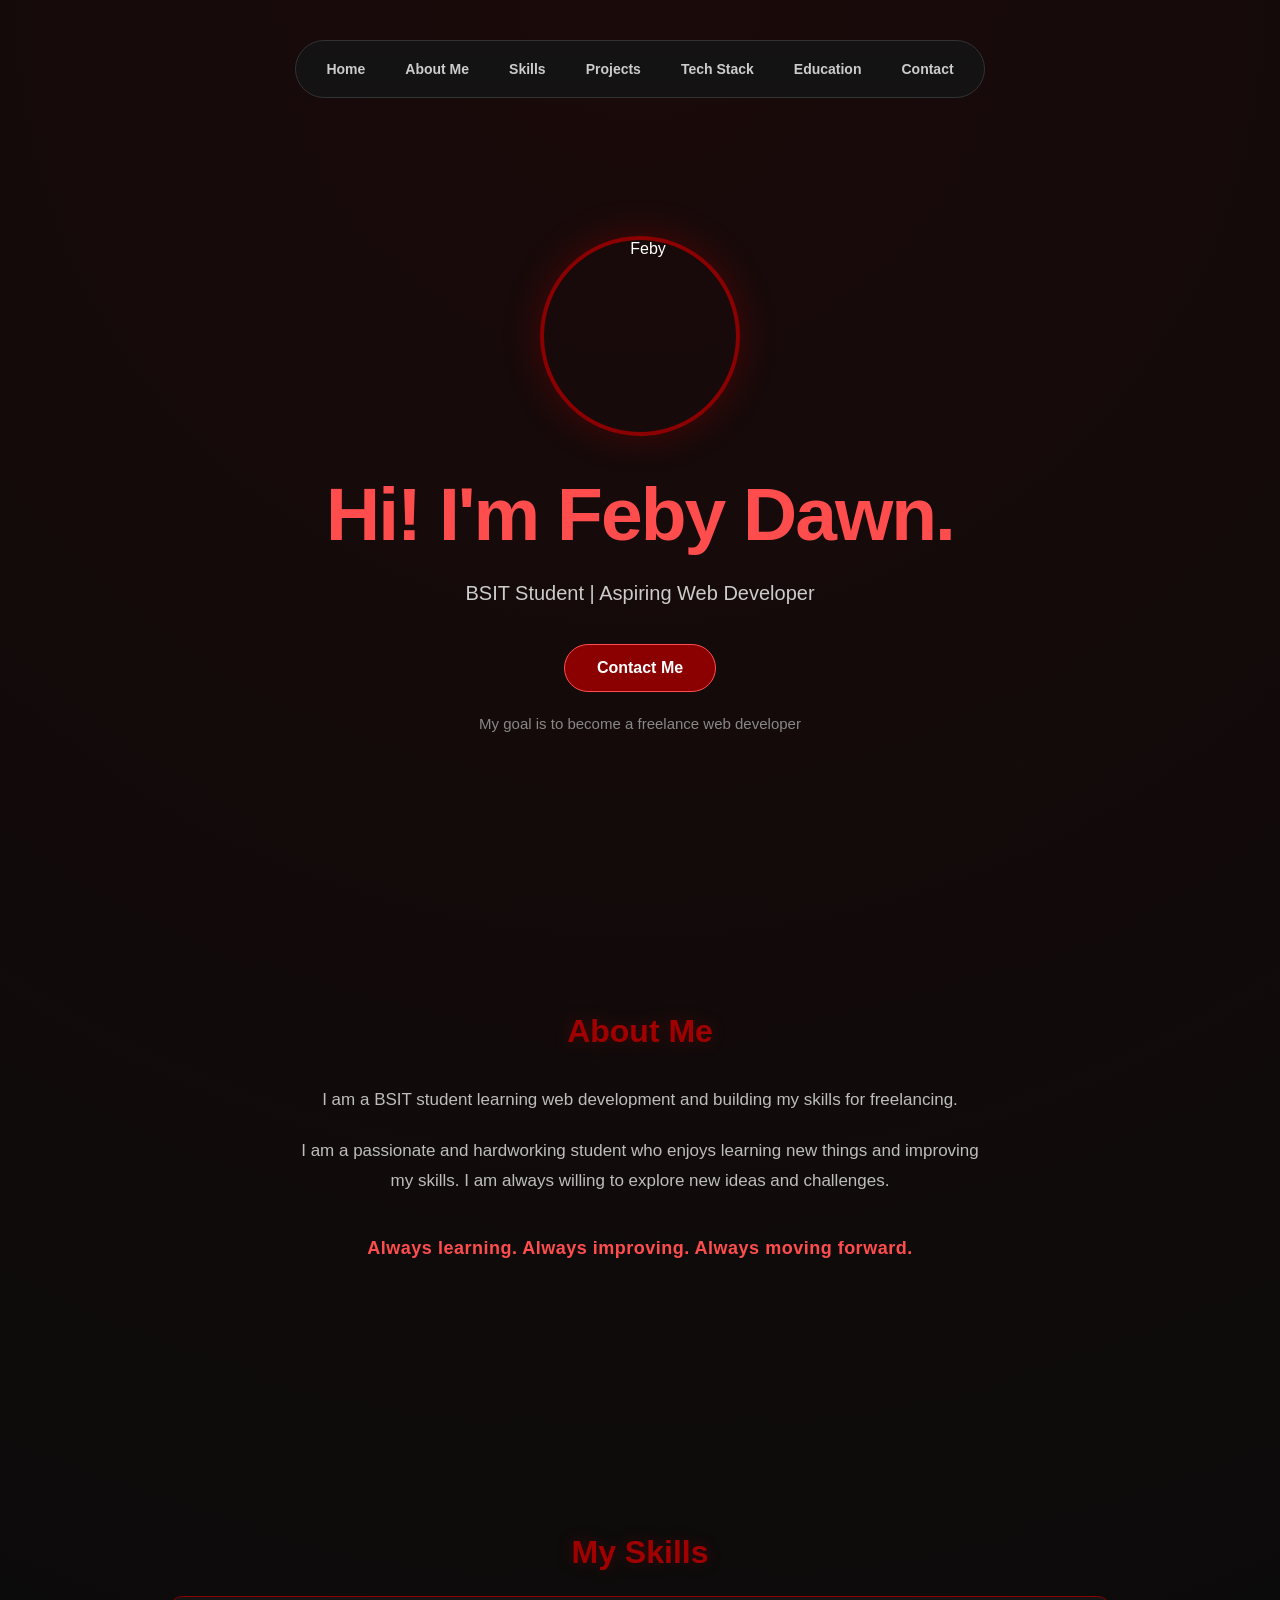
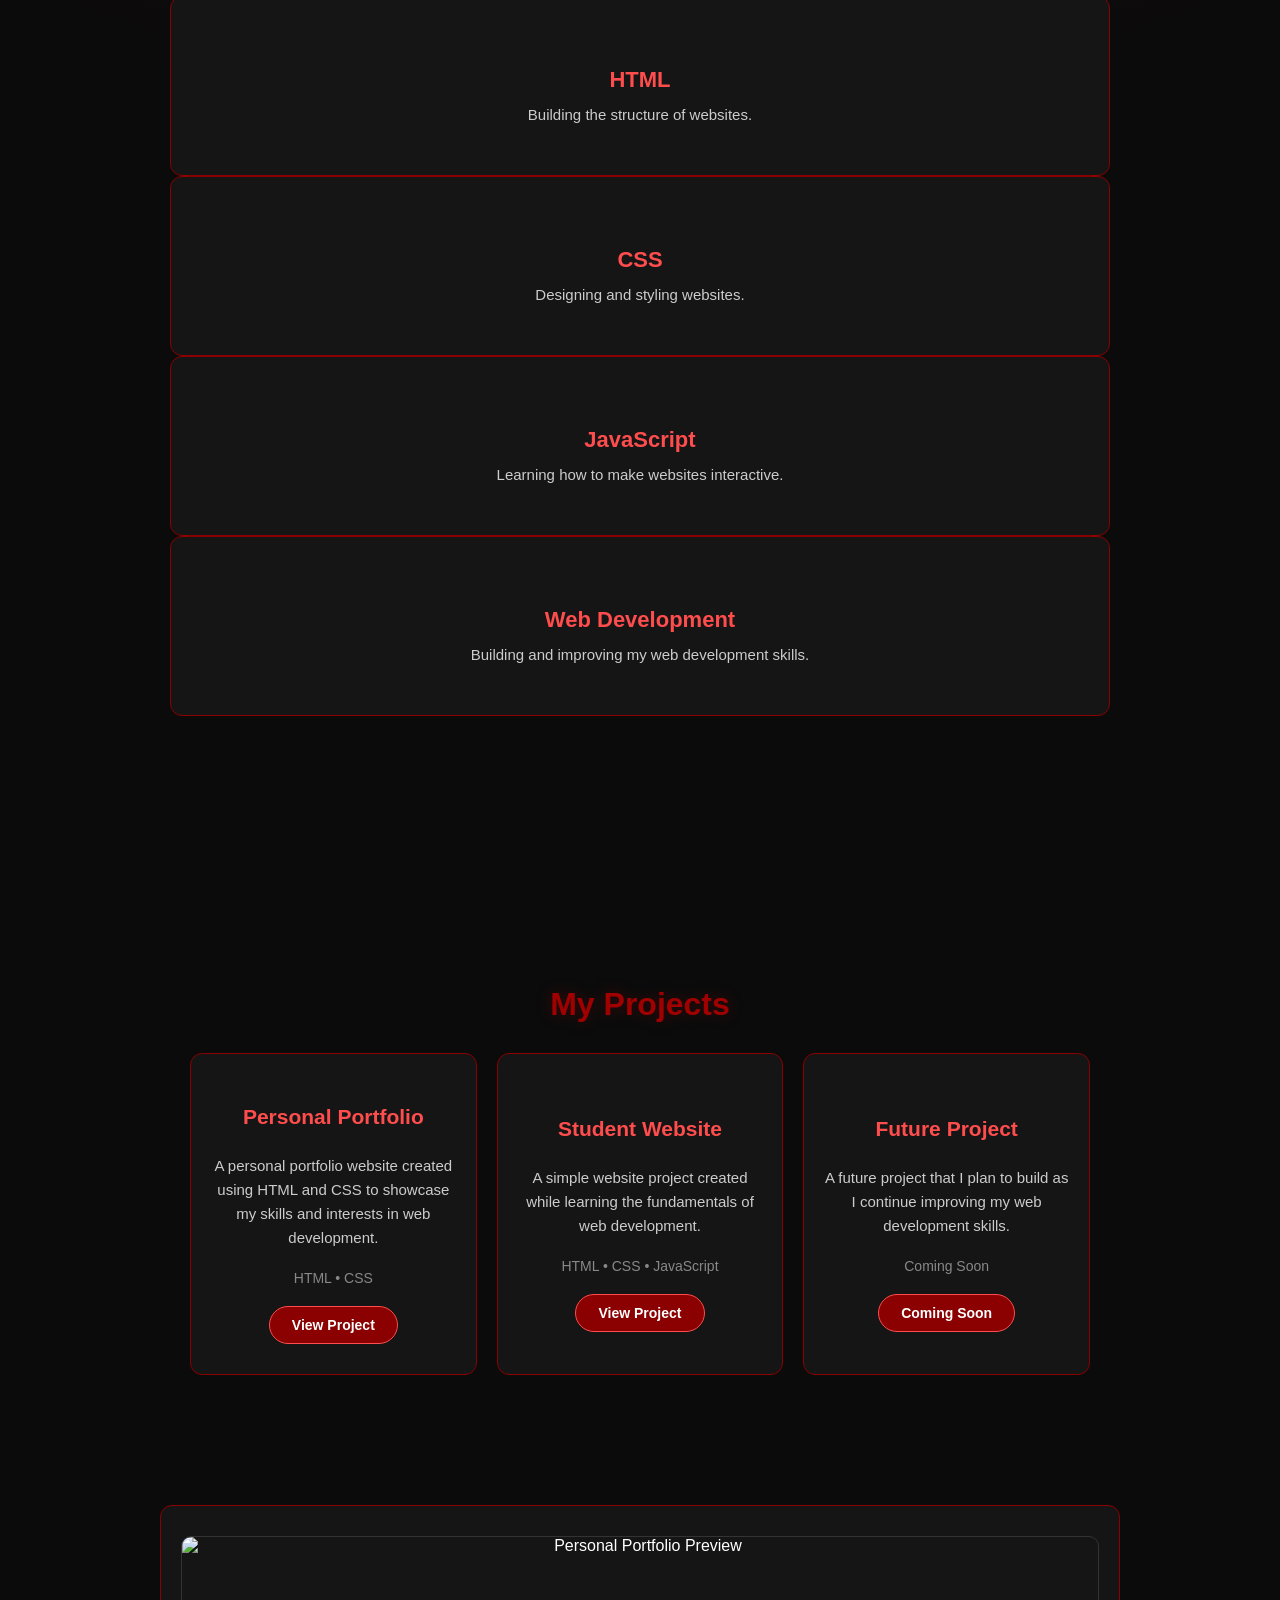
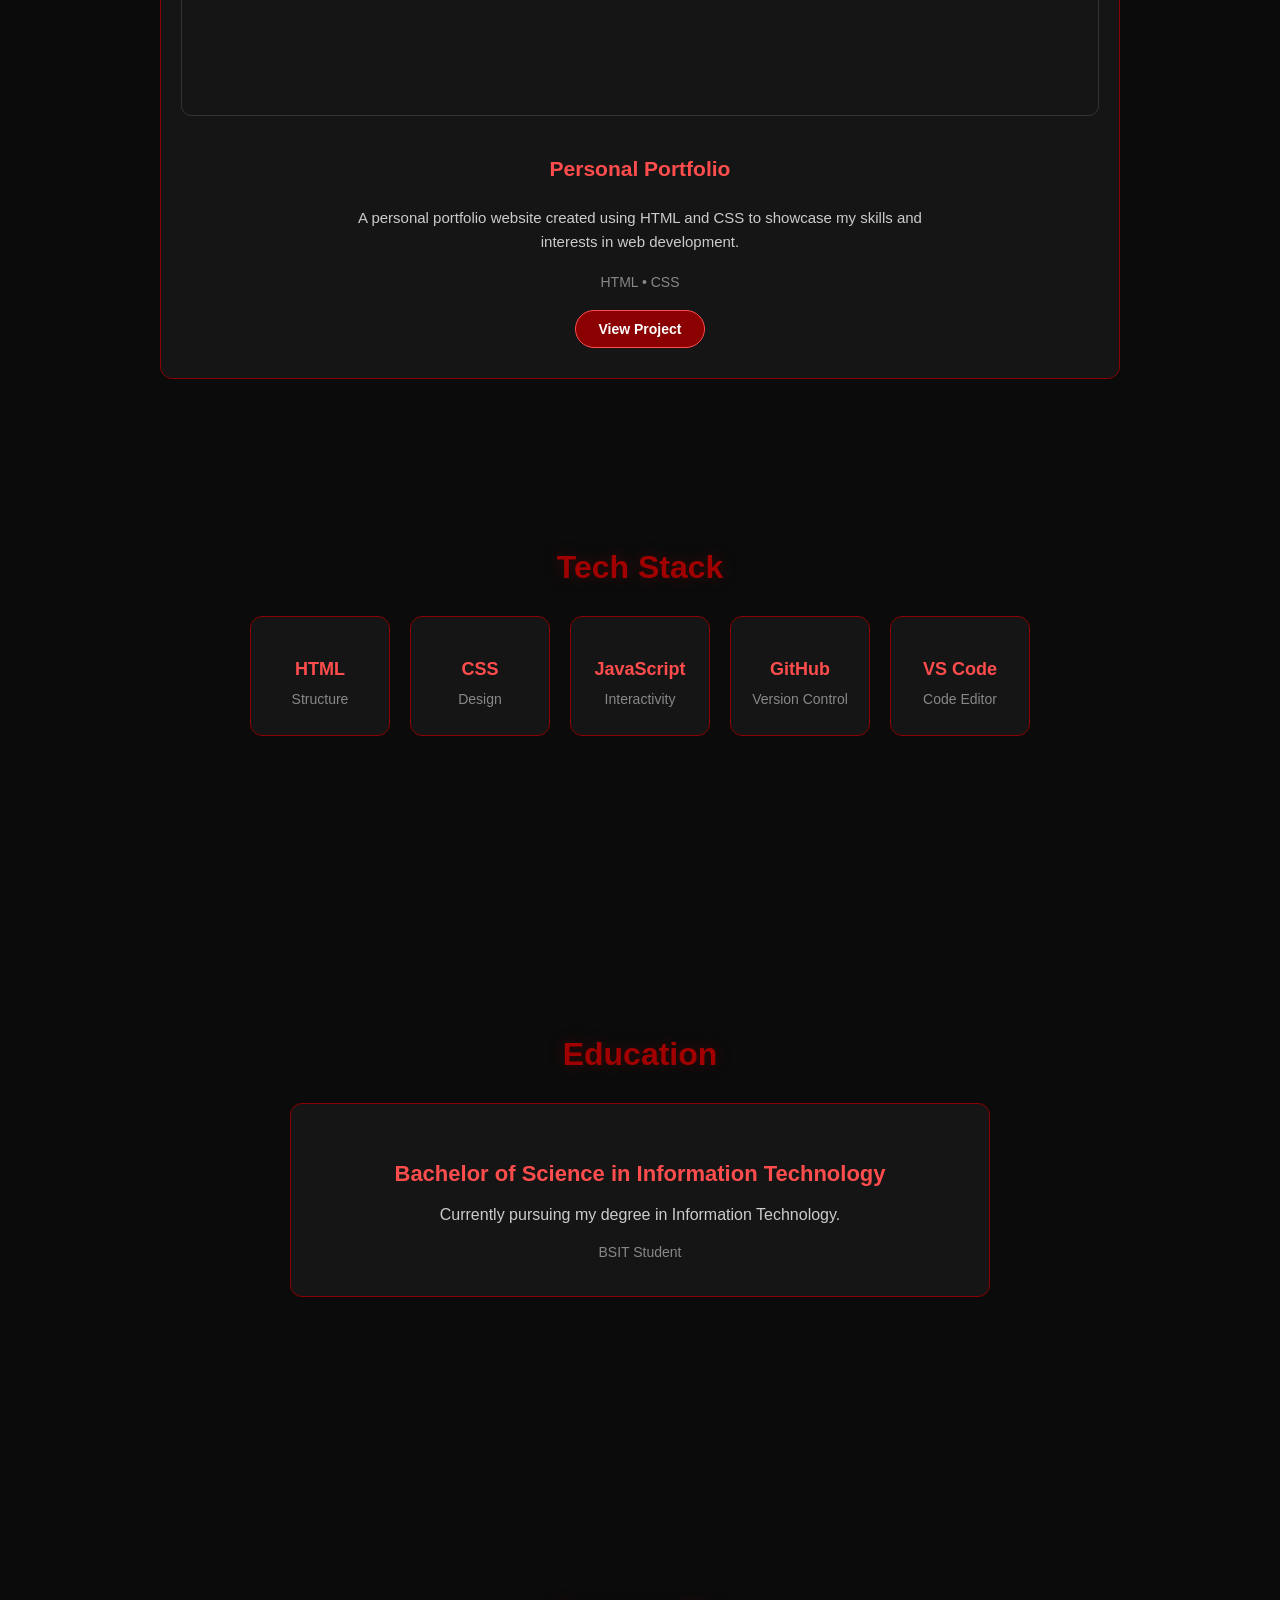
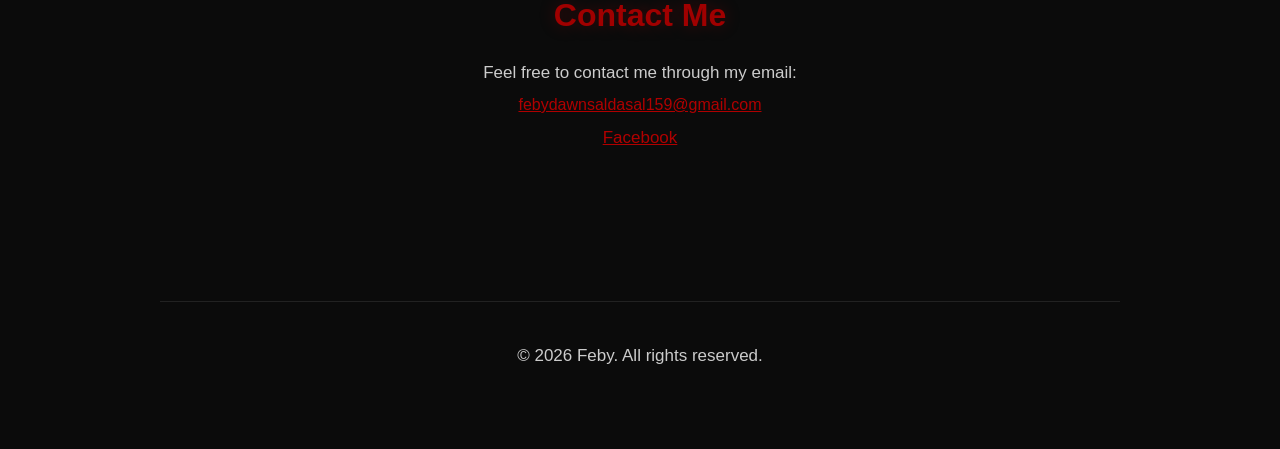
==== My first website/index.html @ 4fcfc2c1 "Add files via upload" ====
<!DOCTYPE html>
<html>
<head>
    <title>Feby Dawn Saldasal | Portfolio</title>
    <link rel="stylesheet" href="style.css">
</head>

<body>
  <nav>
    <a href="#home">Home</a>
    <a href="#about">About Me</a>
    <a href="#skills">Skills</a>
    <a href="#projects">Projects</a>
    <a href="#techstack">Tech Stack</a>
    <a href="#education">Education</a>
    <a href="#contact">Contact</a>
</nav>

    <header id="home">
        <img src="https://raw.githubusercontent.com/febydawnsaldasal159-ui/feby-portfolio/main/feby.jpg" alt="Feby" class="profile-photo">
        <h1>Hi! I'm Feby Dawn.</h1>
        <p class="intro">
            BSIT Student | Aspiring Web Developer
        </p>
        <a href="#contact" class="contact-btn">Contact Me</a>
        <p class="goal">My goal is to become a freelance web developer</p>
    </header>

    <section id="about">
        <h2>About Me</h2>
        <p>
            I am a BSIT student learning web development and building my skills for freelancing.
        </p>
        <p>
            I am a passionate and hardworking student who enjoys learning new things
            and improving my skills. I am always willing to explore new ideas and challenges.
        </p>
        <p class="highlight">
    Always learning. Always improving. Always moving forward.
</p>
    </section>

   <section id="skills">
    <h2>My Skills</h2>

    <div class="skills-container">

        <div class="skill-card">
            <h3>HTML</h3>
            <p>Building the structure of websites.</p>
        </div>

        <div class="skill-card">
            <h3>CSS</h3>
            <p>Designing and styling websites.</p>
        </div>

        <div class="skill-card">
            <h3>JavaScript</h3>
            <p>Learning how to make websites interactive.</p>
        </div>

        <div class="skill-card">
            <h3>Web Development</h3>
            <p>Building and improving my web development skills.</p>
        </div>

    </div>
</section>


<section id="projects">
    <h2>My Projects</h2>

    <div class="projects-container">

        <div class="project-card">
            <h3>Personal Portfolio</h3>

            <p>
                A personal portfolio website created using HTML and CSS
                to showcase my skills and interests in web development.
            </p>

            <span>HTML • CSS</span>

            <a href="https://febydawnsaldasal159-ui.github.io/feby-portfolio/"
               target="_blank"
               class="project-btn">
                View Project
            </a>
        </div>

        <div class="project-card">
            <h3>Student Website</h3>

            <p>
                A simple website project created while learning the
                fundamentals of web development.
            </p>

            <span>HTML • CSS • JavaScript</span>

            <a href="#contact" class="project-btn">
                View Project
            </a>
        </div>

        <div class="project-card">
            <h3>Future Project</h3>

            <p>
                A future project that I plan to build as I continue
                improving my web development skills.
            </p>

            <span>Coming Soon</span>

            <a href="#contact" class="project-btn">
                Coming Soon
            </a>
        </div>

    </div>
</section>

        <div class="project-card">

    <div class="project-image">
        <img src="feby.jpg" alt="Personal Portfolio Preview">
    </div>

    <h3>Personal Portfolio</h3>

    <p>
        A personal portfolio website created using HTML and CSS
        to showcase my skills and interests in web development.
    </p>

    <span>HTML • CSS</span>

    <a href="https://febydawnsaldasal159-ui.github.io/feby-portfolio/"
       target="_blank"
       class="project-btn">
        View Project
    </a>

</div>

    </div>
</section>
<section id="techstack">
    <h2>Tech Stack</h2>

    <div class="tech-container">

        <div class="tech-card">
            <h3>HTML</h3>
            <p>Structure</p>
        </div>

        <div class="tech-card">
            <h3>CSS</h3>
            <p>Design</p>
        </div>

        <div class="tech-card">
            <h3>JavaScript</h3>
            <p>Interactivity</p>
        </div>

        <div class="tech-card">
            <h3>GitHub</h3>
            <p>Version Control</p>
        </div>

        <div class="tech-card">
            <h3>VS Code</h3>
            <p>Code Editor</p>
        </div>

    </div>
</section>
<section id="education">
    <h2>Education</h2>

    <div class="education-card">
        <h3>Bachelor of Science in Information Technology</h3>
        <p>Currently pursuing my degree in Information Technology.</p>
        <span>BSIT Student</span>
    </div>
</section>
    
    <section id="contact">
        <h2>Contact Me</h2>
        <p>Feel free to contact me through my email:</p>

        <a href="mailto:febydawnsaldasal159@gmail.com">
            febydawnsaldasal159@gmail.com
        </a>
        <p>
    <a href="https://www.facebook.com/share/1CyMU43Kjc/?mibextid=wwXIfr" target="_blank">Facebook</a>
</p>
    </section>

    <footer>
        <p>© 2026 Feby. All rights reserved.</p>
    </footer>

</body>
</html>
---- My first website/style.css ----
* {
    box-sizing: border-box;
}

html {
    scroll-behavior: smooth;
}

body {
    background-color: #0b0b0b;
    color: white;
    text-align: center;
    max-width: 1000px;
    margin: auto;
    padding: 40px 20px;
    font-family: Arial, sans-serif;
}
nav {
    display: flex;
    justify-content: center;
    gap: 30px;
    padding: 20px;
    position: sticky;
    top: 0;
    background-color: #0b0b0b;
    z-index: 1000;
}

nav a {
    color: white;
    text-decoration: none;
    font-size: 16px;
    font-weight: bold;
}

nav a:hover {
    color: #a00000;
}
header {
    min-height: 70vh;
    display: flex;
    flex-direction: column;
    justify-content: center;
    align-items: center;
}

h1 {
    color: #8b0000;
    font-size: 55px;
    margin-bottom: 15px;
}

.intro {
    color: #dddddd;
    font-size: 20px;
    max-width: 650px;
    line-height: 1.6;
}

h2 {
    color: #a00000;
    font-size: 32px;
    margin-top: 70px;
    margin-bottom: 25px;
}

section {
    padding: 30px 10px;
}

p {
    color: #cccccc;
    font-size: 17px;
    line-height: 1.6;
    margin-bottom: 15px;
}

.goal {
    color: #a00000;
    font-weight: bold;
}

ul {
    list-style: none;
    background-color: #151515;
    padding: 25px;
    border-radius: 12px;
    border: 1px solid #8b0000;
    max-width: 500px;
    margin: auto;
}

li {
    margin-bottom: 12px;
    color: #dddddd;
    font-size: 17px;
}

li:hover {
    color: #a00000;
    font-weight: bold;
}

.contact-btn {
    display: inline-block;
    margin-top: 20px;
    padding: 13px 30px;
    background-color: #8b0000;
    color: white;
    text-decoration: none;
    border-radius: 25px;
    font-weight: bold;
    border: 1px solid #ff4d4d;
    transition: 0.3s;
}

.contact-btn:hover {
    background-color: #b00000;
    transform: translateY(-3px);
    box-shadow: 0 5px 15px rgba(139, 0, 0, 0.4);
}

a {
    color: #b00000;
}

footer {
    text-align: center;
    margin-top: 60px;
    padding: 20px;
    color: #888888;
    border-top: 1px solid #8b0000;
}

@media (max-width: 600px) {
    h1 {
        font-size: 40px;
    }

    h2 {
        font-size: 27px;
    }

    .intro {
        font-size: 17px;
    }

    body {
        padding: 20px 15px;
    }
}
skills-container {
    display: grid;
    grid-template-columns: repeat(2, 1fr);
    gap: 20px;
    max-width: 700px;
    margin: 30px auto;
}

.skill-card {
    background-color: #151515;
    border: 1px solid #8b0000;
    border-radius: 12px;
    padding: 25px 20px;
    transition: 0.3s;
}

.skill-card h3 {
    color: #ff4d4d;
    font-size: 22px;
    margin-bottom: 10px;
}

.skill-card p {
    color: #cccccc;
    font-size: 15px;
    margin: 0;
}

.skill-card:hover {
    transform: translateY(-5px);
    border-color: #ff4d4d;
    box-shadow: 0 8px 20px rgba(139, 0, 0, 0.3);
}

@media (max-width: 600px) {
    .skills-container {
        grid-template-columns: 1fr;
    }
}
.highlight {
    color: #ff4d4d;
    font-weight: bold;
    font-size: 18px;
    margin-top: 25px;
}
.profile-photo {
    width: 180px;
    height: 180px;
    object-fit: cover;
    border-radius: 50%;
    border: 3px solid #8b0000;
    margin-bottom: 25px;
}

h1 {
    text-align: center;
    color: darkred;
    margin-top: 10px;
}
p {
    text-align: center;
    font-size: 17px;
    line-height: 1.6;
    margin: 10px auto;
    max-width: 600px;
}
.skills {
    text-align: center;
}
.skill-card {
    background-color: #151515;
    border: 1px solid #8b0000;
    border-radius: 12px;
    padding: 25px 20px;
    min-height: 180px;

    display: flex;
    flex-direction: column;
    justify-content: center;   /* Vertical center */
    align-items: center;       /* Horizontal center */
    text-align: center;

    transition: 0.3s;
}

.skill-card h3 {
    margin-bottom: 10px;
}

.skill-card p {
    margin: 0;
}
.projects-container {
    display: grid;
    grid-template-columns: repeat(3, 1fr);
    gap: 20px;
    max-width: 900px;
    margin: 30px auto;
}

.project-card {
    background-color: #151515;
    border: 1px solid #8b0000;
    border-radius: 12px;
    padding: 30px 20px;
    min-height: 220px;

    display: flex;
    flex-direction: column;
    justify-content: center;
    align-items: center;

    text-align: center;
    transition: 0.3s;
}

.project-card h3 {
    color: #ff4d4d;
    font-size: 21px;
    margin-bottom: 15px;
}

.project-card p {
    color: #cccccc;
    font-size: 15px;
    margin-bottom: 20px;
}

.project-card span {
    color: #888888;
    font-size: 14px;
}

.project-card:hover {
    transform: translateY(-7px);
    border-color: #ff4d4d;
    box-shadow: 0 8px 25px rgba(139, 0, 0, 0.3);
}

@media (max-width: 700px) {
    .projects-container {
        grid-template-columns: 1fr;
    }
}
/* TECH STACK */

.tech-container {
    display: flex;
    flex-wrap: wrap;
    justify-content: center;
    gap: 20px;
    max-width: 800px;
    margin: 30px auto;
}

.tech-card {
    width: 140px;
    min-height: 120px;
    background-color: #151515;
    border: 1px solid #8b0000;
    border-radius: 12px;

    display: flex;
    flex-direction: column;
    justify-content: center;
    align-items: center;

    text-align: center;
    transition: 0.3s;
}

.tech-card h3 {
    color: #ff4d4d;
    font-size: 18px;
    margin-bottom: 8px;
}

.tech-card p {
    color: #888888;
    font-size: 14px;
    margin: 0;
}

.tech-card:hover {
    transform: translateY(-5px);
    border-color: #ff4d4d;
    box-shadow: 0 8px 20px rgba(139, 0, 0, 0.3);
}
/* EDUCATION */

.education-card {
    max-width: 700px;
    margin: 30px auto;
    padding: 35px 25px;

    background-color: #151515;
    border: 1px solid #8b0000;
    border-radius: 12px;

    text-align: center;
    transition: 0.3s;
}

.education-card h3 {
    color: #ff4d4d;
    font-size: 22px;
    margin-bottom: 15px;
}

.education-card p {
    color: #cccccc;
    font-size: 16px;
    margin-bottom: 15px;
}

.education-card span {
    color: #888888;
    font-size: 14px;
}

.education-card:hover {
    transform: translateY(-5px);
    border-color: #ff4d4d;
    box-shadow: 0 8px 20px rgba(139, 0, 0, 0.3);
}
/* MODERN NAVBAR */

nav {
    position: sticky;
    top: 20px;
    z-index: 1000;

    width: fit-content;
    margin: 0 auto;

    display: flex;
    justify-content: center;
    gap: 10px;

    padding: 10px 15px;

    background-color: rgba(21, 21, 21, 0.9);
    border: 1px solid #333;
    border-radius: 30px;

    backdrop-filter: blur(10px);
}

nav a {
    color: #cccccc;
    text-decoration: none;
    font-size: 14px;
    font-weight: bold;

    padding: 10px 15px;
    border-radius: 20px;

    transition: 0.3s;
}

nav a:hover {
    color: white;
    background-color: #8b0000;
}
/* HERO SECTION */

header {
    min-height: 85vh;
    display: flex;
    flex-direction: column;
    justify-content: center;
    align-items: center;
    padding: 80px 20px;
}

.profile-photo {
    width: 200px;
    height: 200px;
    object-fit: cover;
    border-radius: 50%;
    border: 3px solid #8b0000;
    box-shadow: 0 0 35px rgba(139, 0, 0, 0.4);
    margin-bottom: 25px;

    transition: 0.4s;
}

.profile-photo:hover {
    transform: scale(1.05);
    box-shadow: 0 0 50px rgba(139, 0, 0, 0.6);
}

header h1 {
    font-size: clamp(45px, 7vw, 75px);
    margin: 10px 0;
    color: white;
    font-weight: 800;
    letter-spacing: -2px;
}

header h1::first-line {
    color: #ff4d4d;
}

.intro {
    color: #cccccc;
    font-size: 20px;
    margin: 10px auto;
}

.goal {
    color: #888888;
    font-size: 15px;
    margin-top: 20px;
    font-weight: normal;
}

.contact-btn {
    margin-top: 25px;
    padding: 14px 32px;
    background-color: #8b0000;
    color: white;
    border-radius: 30px;
    text-decoration: none;
    font-weight: bold;

    transition: 0.3s;
}

.contact-btn:hover {
    background-color: #b00000;
    transform: translateY(-4px);
    box-shadow: 0 10px 25px rgba(139, 0, 0, 0.4);
}
/* ABOUT ME */

#about {
    max-width: 800px;
    margin: 0 auto;
    padding: 80px 20px;
}

#about h2 {
    margin-bottom: 35px;
}

#about p {
    max-width: 700px;
    margin: 0 auto 20px;
    color: #bdbdbd;
    font-size: 17px;
    line-height: 1.8;
}

#about .highlight {
    margin-top: 35px;
    color: #ff4d4d;
    font-size: 18px;
    font-weight: bold;
    letter-spacing: 0.5px;
}
/* PAGE LOAD ANIMATION */

header,
section,
footer {
    animation: fadeUp 0.8s ease both;
}

@keyframes fadeUp {
    from {
        opacity: 0;
        transform: translateY(20px);
    }

    to {
        opacity: 1;
        transform: translateY(0);
    }
}
/* HEADING EFFECT */

h2 {
    text-shadow: 0 0 15px rgba(139, 0, 0, 0.4);
}
nav a {
    transition: all 0.3s ease;
}

nav a:hover {
    transform: translateY(-2px);
}
/* MODERN BACKGROUND */

body {
    background:
        radial-gradient(
            circle at 50% 0%,
            rgba(139, 0, 0, 0.12),
            transparent 35%
        ),
        #0b0b0b;
}
/* SECTION SPACING */

section {
    padding-top: 100px;
    padding-bottom: 100px;
}
footer {
    margin-top: 40px;
    padding: 30px 20px;
    border-top: 1px solid #222;
}
/* MOBILE RESPONSIVE DESIGN */

@media (max-width: 600px) {

    body {
        padding: 15px;
    }

    nav {
        width: 100%;
        max-width: 100%;
        gap: 3px;
        padding: 8px;
        top: 10px;
        overflow-x: auto;
        justify-content: flex-start;
    }

    nav a {
        font-size: 12px;
        padding: 9px 10px;
        white-space: nowrap;
    }

    header {
        min-height: 85vh;
        padding: 60px 10px;
    }

    .profile-photo {
        width: 160px;
        height: 160px;
    }

    header h1 {
        font-size: 42px;
        letter-spacing: -1px;
    }

    .intro {
        font-size: 17px;
    }

    .goal {
        font-size: 14px;
    }

    h2 {
        font-size: 28px;
    }

    section {
        padding: 70px 10px;
    }

    /* SKILLS */

    .skills-container {
        grid-template-columns: 1fr;
        gap: 15px;
    }

    .skill-card {
        min-height: 160px;
    }

    /* PROJECTS */

    .projects-container {
        grid-template-columns: 1fr;
        gap: 15px;
    }

    .project-card {
        min-height: 200px;
    }

    /* TECH STACK */

    .tech-container {
        gap: 12px;
    }

    .tech-card {
        width: 120px;
        min-height: 110px;
    }

    /* EDUCATION */

    .education-card {
        padding: 25px 18px;
    }

    .education-card h3 {
        font-size: 19px;
    }

    /* CONTACT */

    #contact a {
        font-size: 14px;
        word-break: break-word;
    }

}
/* FIX PROFILE PHOTO */

.profile-photo {
    display: block;
    width: 200px;
    height: 200px;
    object-fit: cover;

    border-radius: 50%;
    border: 3px solid #8b0000;

    margin: 20px auto 25px;

    opacity: 1;
    visibility: visible;

    box-shadow: 0 0 35px rgba(139, 0, 0, 0.4);
}
.profile-photo {
    display: block;
    width: 200px;
    height: 200px;
    object-fit: cover;

    border-radius: 50%;
    border: 4px solid #8b0000;

    margin: 20px auto 25px;

    opacity: 1;
    visibility: visible;

    box-shadow: 0 0 35px rgba(139, 0, 0, 0.4);

    transition: 0.4s;
}

.profile-photo:hover {
    transform: scale(1.05);
    box-shadow: 0 0 50px rgba(139, 0, 0, 0.6);
}
/* PROJECT BUTTON */

.project-btn {
    display: inline-block;
    margin-top: 20px;
    padding: 10px 22px;

    background-color: #8b0000;
    color: white;

    text-decoration: none;
    font-size: 14px;
    font-weight: bold;

    border: 1px solid #ff4d4d;
    border-radius: 20px;

    transition: 0.3s;
}

.project-btn:hover {
    background-color: #b00000;
    transform: translateY(-3px);
    box-shadow: 0 5px 15px rgba(139, 0, 0, 0.4);
}
/* PROJECT PREVIEW */

.project-image {
    width: 100%;
    height: 180px;
    overflow: hidden;
    border-radius: 10px;
    margin-bottom: 20px;
    border: 1px solid #333;
}

.project-image img {
    width: 100%;
    height: 100%;
    object-fit: cover;
    display: block;
    border: none;
    border-radius: 0;
    margin: 0;
    transition: 0.4s;
}

.project-card:hover .project-image img {
    transform: scale(1.05);
}
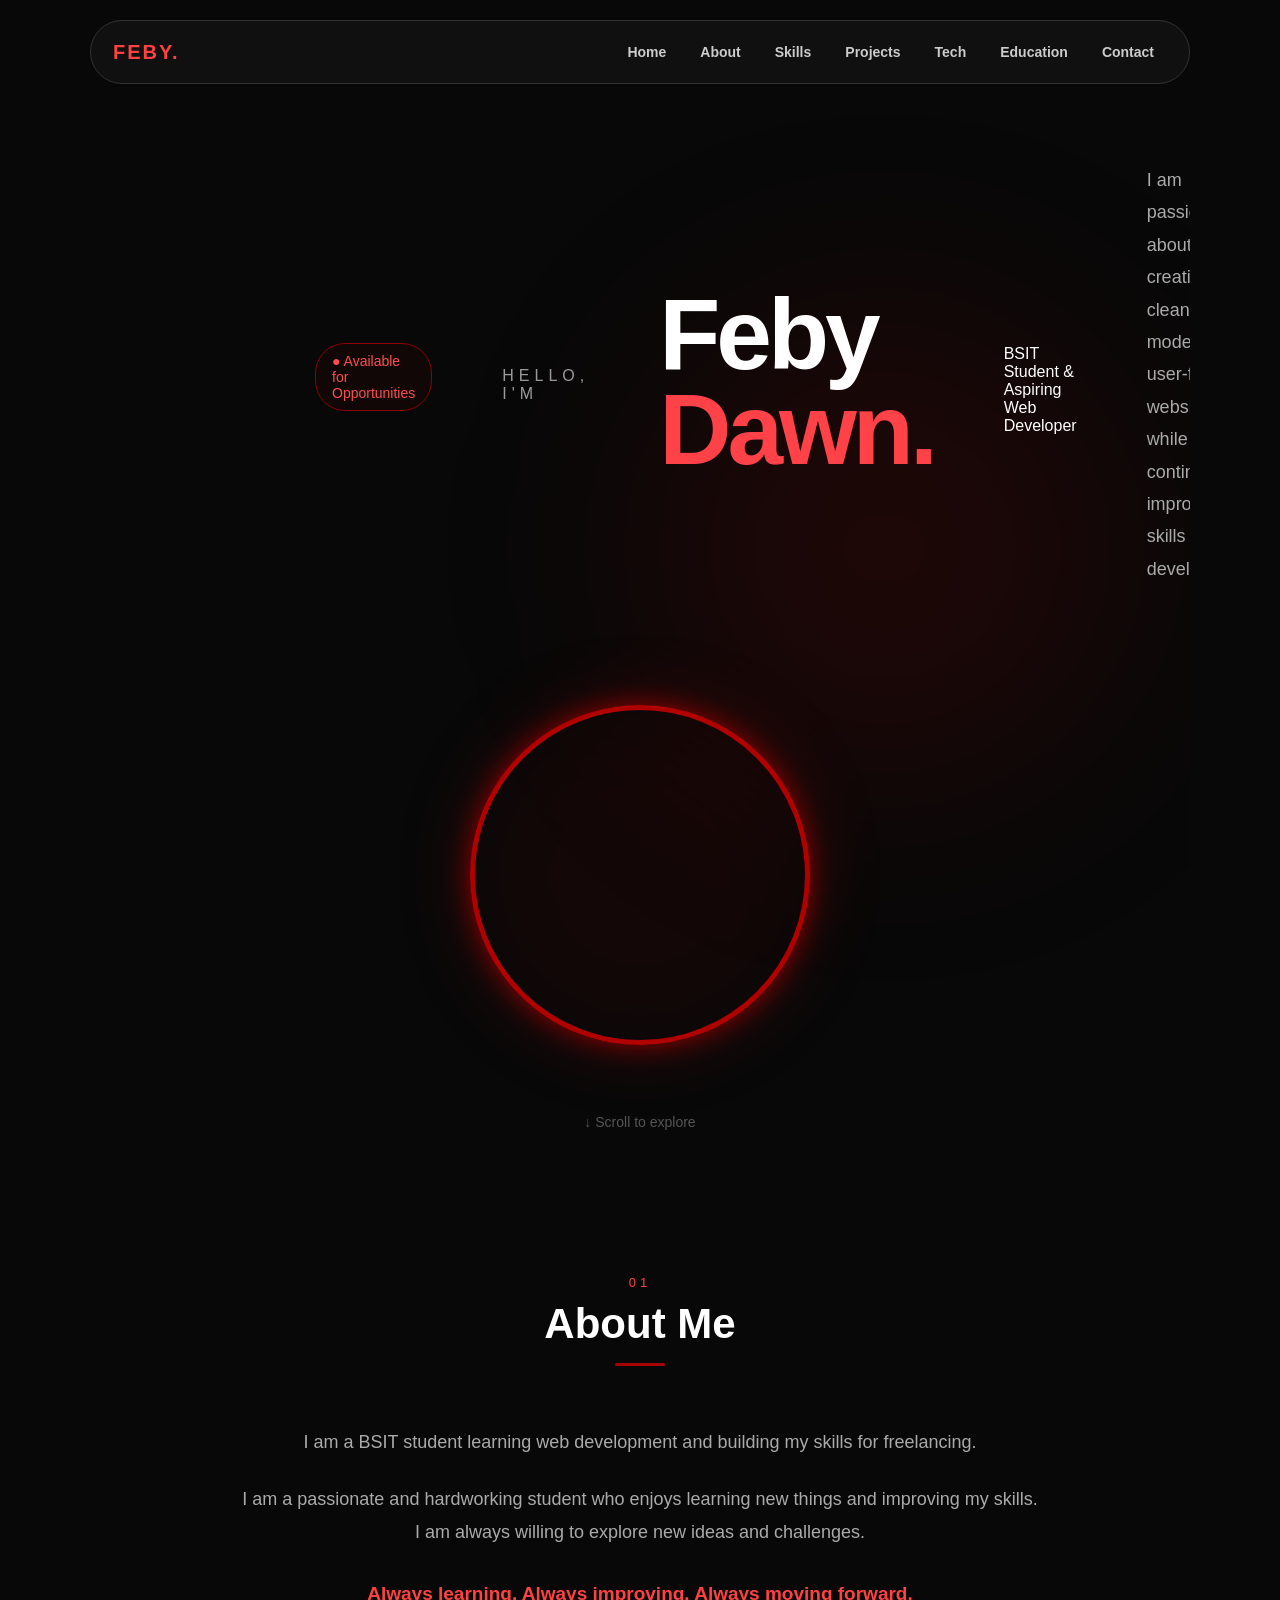
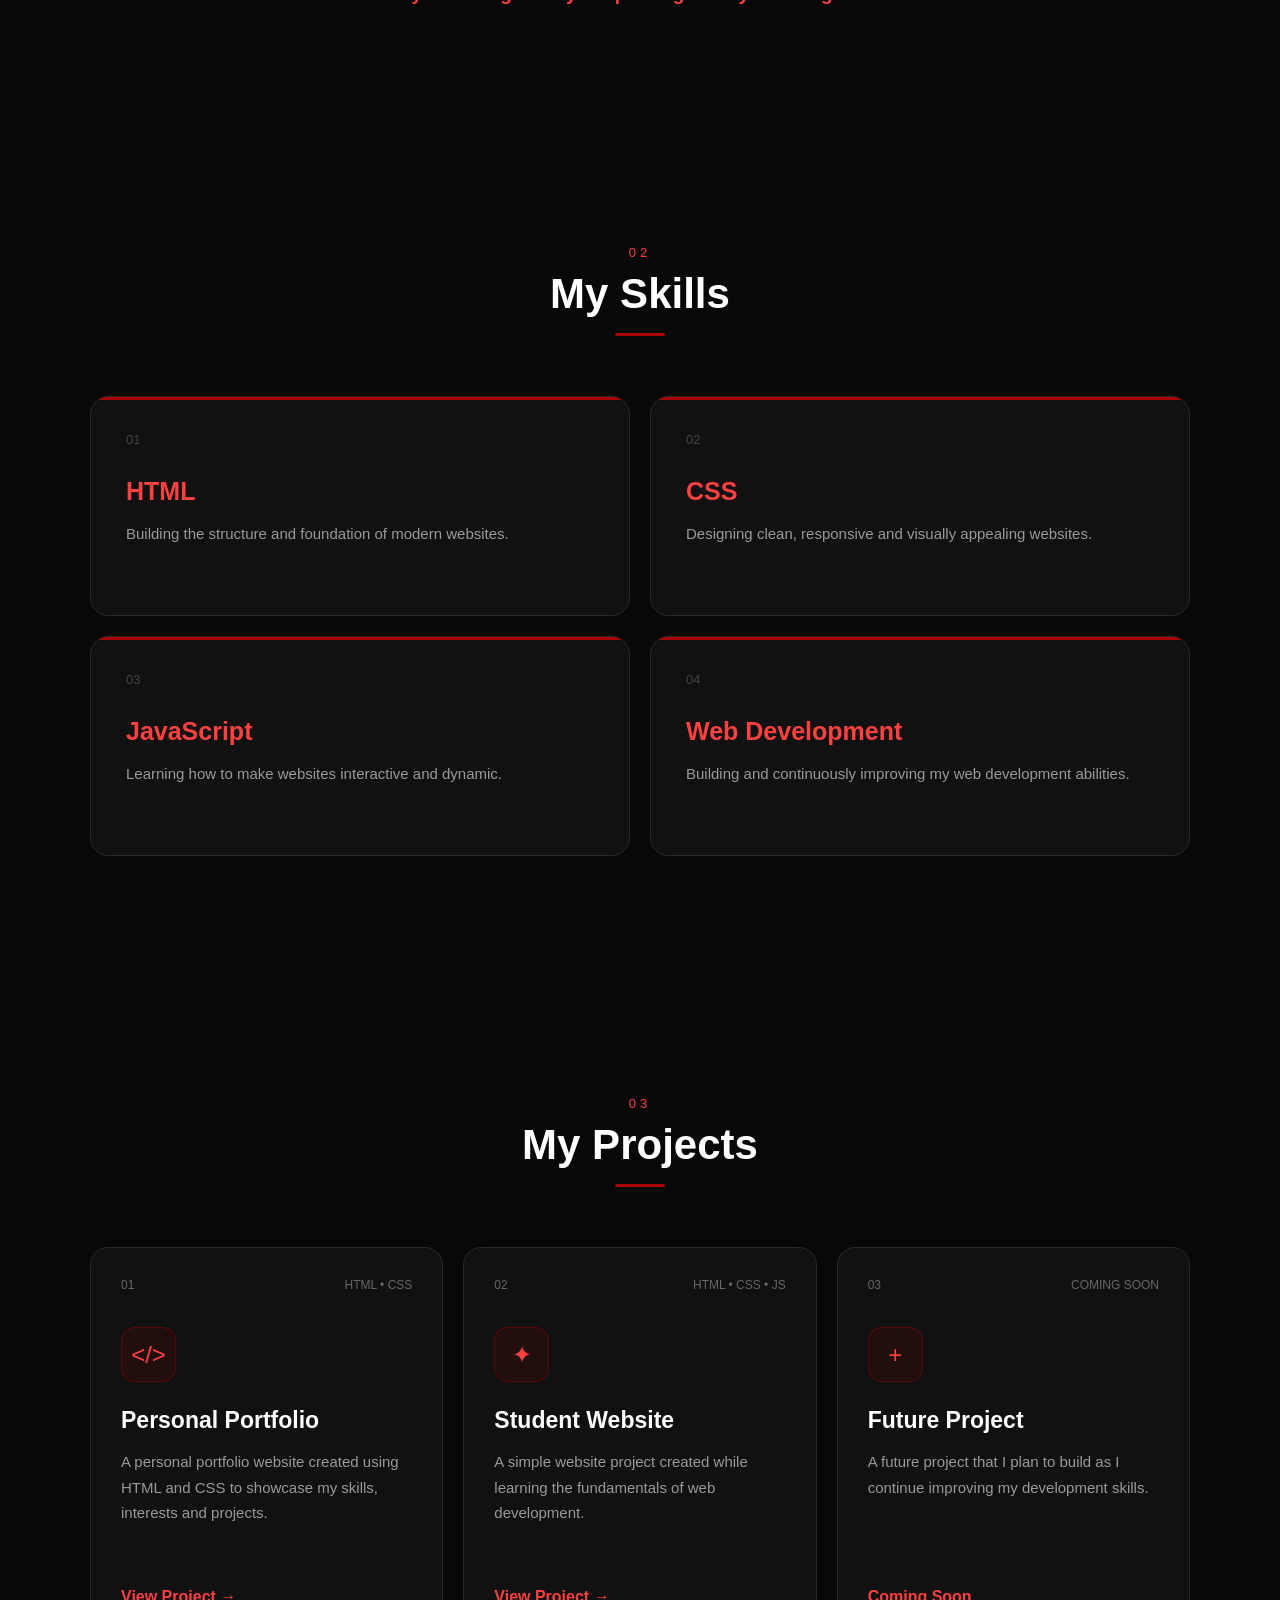
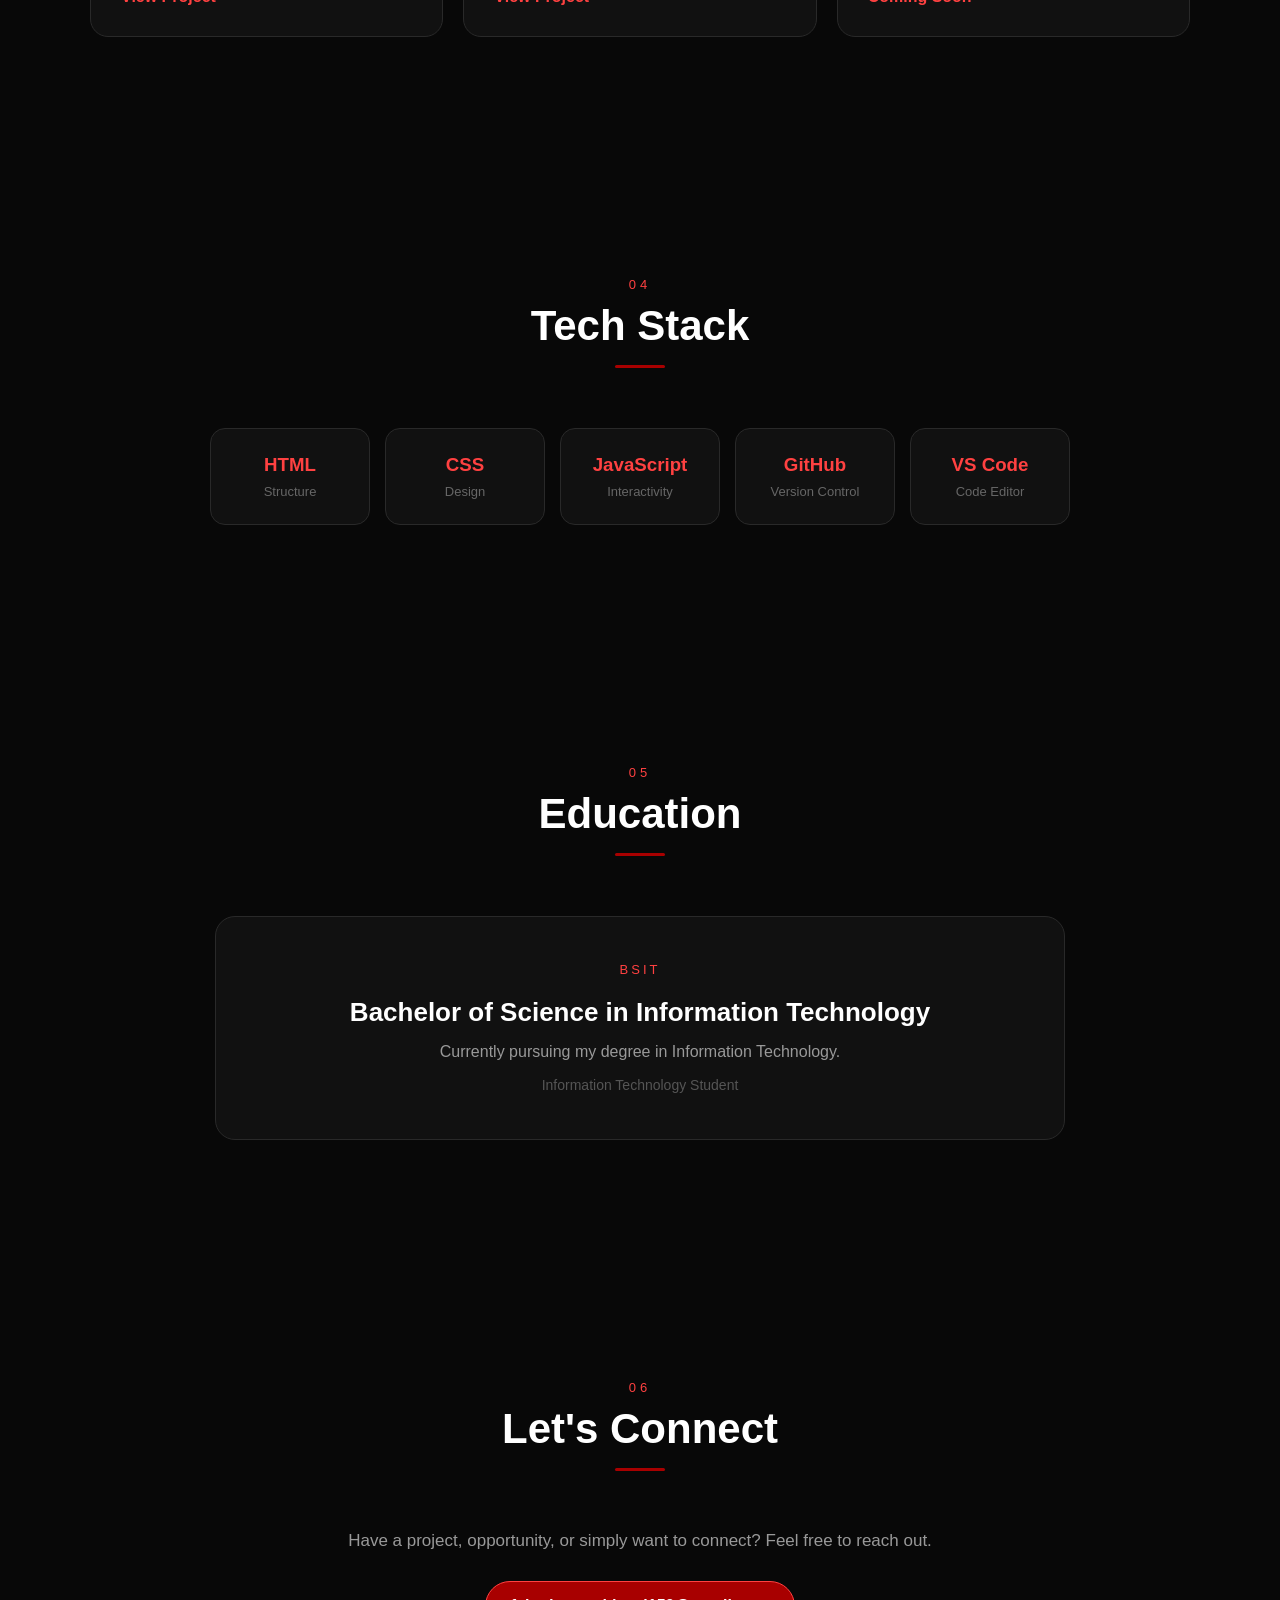
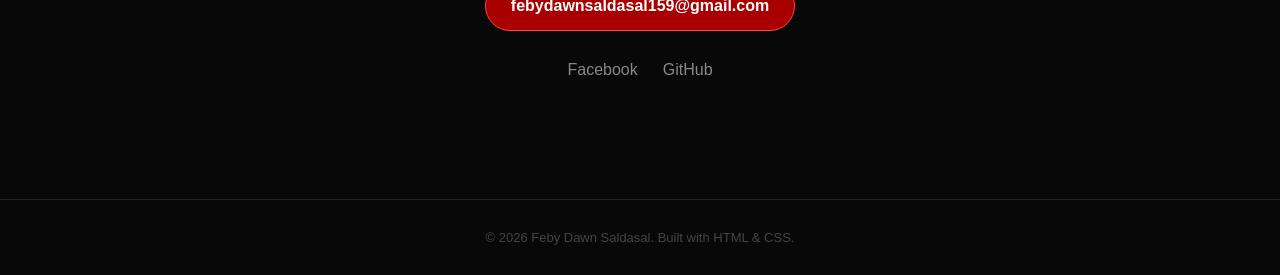
==== commit 8536111d: "Add files via upload" ====
--- a/My first website/index.html
+++ b/My first website/index.html
@@ -1,211 +1,459 @@
 <!DOCTYPE html>
-<html>
+<html lang="en">
+
 <head>
+    <meta charset="UTF-8">
+    <meta name="viewport" content="width=device-width, initial-scale=1.0">
+
     <title>Feby Dawn Saldasal | Portfolio</title>
+
     <link rel="stylesheet" href="style.css">
 </head>
 
 <body>
-  <nav>
-    <a href="#home">Home</a>
-    <a href="#about">About Me</a>
-    <a href="#skills">Skills</a>
-    <a href="#projects">Projects</a>
-    <a href="#techstack">Tech Stack</a>
-    <a href="#education">Education</a>
-    <a href="#contact">Contact</a>
-</nav>
-
-    <header id="home">
-        <img src="https://raw.githubusercontent.com/febydawnsaldasal159-ui/feby-portfolio/main/feby.jpg" alt="Feby" class="profile-photo">
-        <h1>Hi! I'm Feby Dawn.</h1>
+
+    <!-- NAVBAR -->
+
+    <nav>
+        <div class="nav-logo">FEBY.</div>
+
+        <div class="nav-links">
+            <a href="#home">Home</a>
+            <a href="#about">About</a>
+            <a href="#skills">Skills</a>
+            <a href="#projects">Projects</a>
+            <a href="#techstack">Tech</a>
+            <a href="#education">Education</a>
+            <a href="#contact">Contact</a>
+        </div>
+    </nav>
+
+
+    <!-- HERO -->
+
+    <header id="home" class="hero">
+
+    <div class="hero-content">
+
+        <div class="availability">
+            Available for Opportunities
+        </div>
+
+        <p class="hero-subtitle">
+            HELLO, I'M
+        </p>
+
+        <h1>
+            Feby <span>Dawn.</span>
+        </h1>
+
         <p class="intro">
-            BSIT Student | Aspiring Web Developer
+            BSIT Student & Aspiring Web Developer
         </p>
-        <a href="#contact" class="contact-btn">Contact Me</a>
-        <p class="goal">My goal is to become a freelance web developer</p>
-    </header>
+
+        <p class="hero-description">
+            I am passionate about creating clean, modern and
+            user-friendly websites while continuously improving
+            my skills in web development.
+        </p>
+
+        <div class="hero-buttons">
+
+            <a href="#projects" class="primary-btn">
+                View My Work
+            </a>
+
+            <a href="#contact" class="secondary-btn">
+                Contact Me
+            </a>
+
+        </div>
+
+    </div>
+
+    <div class="hero-image">
+
+        <div class="image-glow"></div>
+
+        <img
+            src="https://raw.githubusercontent.com/febydawnsaldasal159-ui/feby-portfolio/main/feby.jpg"
+            alt="Feby Dawn"
+            class="profile-photo"
+        >
+
+    </div>
+
+    <div class="scroll-indicator">
+        ↓ Scroll to explore
+    </div>
+
+</header>
+
+
+    <!-- ABOUT -->
 
     <section id="about">
-        <h2>About Me</h2>
+
+        <div class="section-title">
+
+            <span>01</span>
+            <h2>About Me</h2>
+
+        </div>
+
+        <div class="about-content">
+
+            <p>
+                I am a BSIT student learning web development and
+                building my skills for freelancing.
+            </p>
+
+            <p>
+                I am a passionate and hardworking student who enjoys
+                learning new things and improving my skills. I am
+                always willing to explore new ideas and challenges.
+            </p>
+
+            <div class="highlight">
+                Always learning. Always improving. Always moving forward.
+            </div>
+
+        </div>
+
+    </section>
+
+
+    <!-- SKILLS -->
+
+    <section id="skills">
+
+        <div class="section-title">
+
+            <span>02</span>
+            <h2>My Skills</h2>
+
+        </div>
+
+
+        <div class="skills-container">
+
+            <div class="skill-card">
+
+                <div class="skill-number">
+                    01
+                </div>
+
+                <h3>HTML</h3>
+
+                <p>
+                    Building the structure and foundation
+                    of modern websites.
+                </p>
+
+            </div>
+
+
+            <div class="skill-card">
+
+                <div class="skill-number">
+                    02
+                </div>
+
+                <h3>CSS</h3>
+
+                <p>
+                    Designing clean, responsive and
+                    visually appealing websites.
+                </p>
+
+            </div>
+
+
+            <div class="skill-card">
+
+                <div class="skill-number">
+                    03
+                </div>
+
+                <h3>JavaScript</h3>
+
+                <p>
+                    Learning how to make websites
+                    interactive and dynamic.
+                </p>
+
+            </div>
+
+
+            <div class="skill-card">
+
+                <div class="skill-number">
+                    04
+                </div>
+
+                <h3>Web Development</h3>
+
+                <p>
+                    Building and continuously improving
+                    my web development abilities.
+                </p>
+
+            </div>
+
+        </div>
+
+    </section>
+
+
+    <!-- PROJECTS -->
+
+    <section id="projects">
+
+        <div class="section-title">
+
+            <span>03</span>
+            <h2>My Projects</h2>
+
+        </div>
+
+
+        <div class="projects-container">
+
+
+            <div class="project-card">
+
+                <div class="project-top">
+                    <span>01</span>
+                    <span>HTML • CSS</span>
+                </div>
+
+                <div class="project-icon">
+                    &lt;/&gt;
+                </div>
+
+                <h3>
+                    Personal Portfolio
+                </h3>
+
+                <p>
+                    A personal portfolio website created using
+                    HTML and CSS to showcase my skills,
+                    interests and projects.
+                </p>
+
+                <a href="https://febydawnsaldasal159-ui.github.io/feby-portfolio/"
+                   target="_blank"
+                   class="project-btn">
+
+                    View Project →
+
+                </a>
+
+            </div>
+
+
+            <div class="project-card">
+
+                <div class="project-top">
+                    <span>02</span>
+                    <span>HTML • CSS • JS</span>
+                </div>
+
+                <div class="project-icon">
+                    ✦
+                </div>
+
+                <h3>
+                    Student Website
+                </h3>
+
+                <p>
+                    A simple website project created while
+                    learning the fundamentals of web development.
+                </p>
+
+                <a href="#contact"
+                   class="project-btn">
+
+                    View Project →
+
+                </a>
+
+            </div>
+
+
+            <div class="project-card coming-soon">
+
+                <div class="project-top">
+                    <span>03</span>
+                    <span>COMING SOON</span>
+                </div>
+
+                <div class="project-icon">
+                    +
+                </div>
+
+                <h3>
+                    Future Project
+                </h3>
+
+                <p>
+                    A future project that I plan to build as
+                    I continue improving my development skills.
+                </p>
+
+                <a href="#contact"
+                   class="project-btn">
+
+                    Coming Soon
+
+                </a>
+
+            </div>
+
+        </div>
+
+    </section>
+
+
+    <!-- TECH STACK -->
+
+    <section id="techstack">
+
+        <div class="section-title">
+
+            <span>04</span>
+            <h2>Tech Stack</h2>
+
+        </div>
+
+
+        <div class="tech-container">
+
+            <div class="tech-card">
+                <h3>HTML</h3>
+                <p>Structure</p>
+            </div>
+
+            <div class="tech-card">
+                <h3>CSS</h3>
+                <p>Design</p>
+            </div>
+
+            <div class="tech-card">
+                <h3>JavaScript</h3>
+                <p>Interactivity</p>
+            </div>
+
+            <div class="tech-card">
+                <h3>GitHub</h3>
+                <p>Version Control</p>
+            </div>
+
+            <div class="tech-card">
+                <h3>VS Code</h3>
+                <p>Code Editor</p>
+            </div>
+
+        </div>
+
+    </section>
+
+
+    <!-- EDUCATION -->
+
+    <section id="education">
+
+        <div class="section-title">
+
+            <span>05</span>
+            <h2>Education</h2>
+
+        </div>
+
+
+        <div class="education-card">
+
+            <div class="education-year">
+                BSIT
+            </div>
+
+            <h3>
+                Bachelor of Science in Information Technology
+            </h3>
+
+            <p>
+                Currently pursuing my degree in
+                Information Technology.
+            </p>
+
+            <span>
+                Information Technology Student
+            </span>
+
+        </div>
+
+    </section>
+
+
+    <!-- CONTACT -->
+
+    <section id="contact">
+
+        <div class="section-title">
+
+            <span>06</span>
+            <h2>Let's Connect</h2>
+
+        </div>
+
+        <p class="contact-description">
+            Have a project, opportunity, or simply want to connect?
+            Feel free to reach out.
+        </p>
+
+
+        <a href="mailto:febydawnsaldasal159@gmail.com"
+           class="email-btn">
+
+            febydawnsaldasal159@gmail.com
+
+        </a>
+
+
+        <div class="social-links">
+
+            <a href="https://www.facebook.com/share/1CyMU43Kjc/?mibextid=wwXIfr"
+               target="_blank">
+
+                Facebook
+
+            </a>
+
+            <a href="https://github.com/febydawnsaldasal159-ui"
+               target="_blank">
+
+                GitHub
+
+            </a>
+
+        </div>
+
+    </section>
+
+
+    <!-- FOOTER -->
+
+    <footer>
+
         <p>
-            I am a BSIT student learning web development and building my skills for freelancing.
+            © 2026 Feby Dawn Saldasal.
+            Built with HTML &amp; CSS.
         </p>
-        <p>
-            I am a passionate and hardworking student who enjoys learning new things
-            and improving my skills. I am always willing to explore new ideas and challenges.
-        </p>
-        <p class="highlight">
-    Always learning. Always improving. Always moving forward.
-</p>
-    </section>
-
-   <section id="skills">
-    <h2>My Skills</h2>
-
-    <div class="skills-container">
-
-        <div class="skill-card">
-            <h3>HTML</h3>
-            <p>Building the structure of websites.</p>
-        </div>
-
-        <div class="skill-card">
-            <h3>CSS</h3>
-            <p>Designing and styling websites.</p>
-        </div>
-
-        <div class="skill-card">
-            <h3>JavaScript</h3>
-            <p>Learning how to make websites interactive.</p>
-        </div>
-
-        <div class="skill-card">
-            <h3>Web Development</h3>
-            <p>Building and improving my web development skills.</p>
-        </div>
-
-    </div>
-</section>
-
-
-<section id="projects">
-    <h2>My Projects</h2>
-
-    <div class="projects-container">
-
-        <div class="project-card">
-            <h3>Personal Portfolio</h3>
-
-            <p>
-                A personal portfolio website created using HTML and CSS
-                to showcase my skills and interests in web development.
-            </p>
-
-            <span>HTML • CSS</span>
-
-            <a href="https://febydawnsaldasal159-ui.github.io/feby-portfolio/"
-               target="_blank"
-               class="project-btn">
-                View Project
-            </a>
-        </div>
-
-        <div class="project-card">
-            <h3>Student Website</h3>
-
-            <p>
-                A simple website project created while learning the
-                fundamentals of web development.
-            </p>
-
-            <span>HTML • CSS • JavaScript</span>
-
-            <a href="#contact" class="project-btn">
-                View Project
-            </a>
-        </div>
-
-        <div class="project-card">
-            <h3>Future Project</h3>
-
-            <p>
-                A future project that I plan to build as I continue
-                improving my web development skills.
-            </p>
-
-            <span>Coming Soon</span>
-
-            <a href="#contact" class="project-btn">
-                Coming Soon
-            </a>
-        </div>
-
-    </div>
-</section>
-
-        <div class="project-card">
-
-    <div class="project-image">
-        <img src="feby.jpg" alt="Personal Portfolio Preview">
-    </div>
-
-    <h3>Personal Portfolio</h3>
-
-    <p>
-        A personal portfolio website created using HTML and CSS
-        to showcase my skills and interests in web development.
-    </p>
-
-    <span>HTML • CSS</span>
-
-    <a href="https://febydawnsaldasal159-ui.github.io/feby-portfolio/"
-       target="_blank"
-       class="project-btn">
-        View Project
-    </a>
-
-</div>
-
-    </div>
-</section>
-<section id="techstack">
-    <h2>Tech Stack</h2>
-
-    <div class="tech-container">
-
-        <div class="tech-card">
-            <h3>HTML</h3>
-            <p>Structure</p>
-        </div>
-
-        <div class="tech-card">
-            <h3>CSS</h3>
-            <p>Design</p>
-        </div>
-
-        <div class="tech-card">
-            <h3>JavaScript</h3>
-            <p>Interactivity</p>
-        </div>
-
-        <div class="tech-card">
-            <h3>GitHub</h3>
-            <p>Version Control</p>
-        </div>
-
-        <div class="tech-card">
-            <h3>VS Code</h3>
-            <p>Code Editor</p>
-        </div>
-
-    </div>
-</section>
-<section id="education">
-    <h2>Education</h2>
-
-    <div class="education-card">
-        <h3>Bachelor of Science in Information Technology</h3>
-        <p>Currently pursuing my degree in Information Technology.</p>
-        <span>BSIT Student</span>
-    </div>
-</section>
-    
-    <section id="contact">
-        <h2>Contact Me</h2>
-        <p>Feel free to contact me through my email:</p>
-
-        <a href="mailto:febydawnsaldasal159@gmail.com">
-            febydawnsaldasal159@gmail.com
-        </a>
-        <p>
-    <a href="https://www.facebook.com/share/1CyMU43Kjc/?mibextid=wwXIfr" target="_blank">Facebook</a>
-</p>
-    </section>
-
-    <footer>
-        <p>© 2026 Feby. All rights reserved.</p>
+
     </footer>
 
+
 </body>
+
 </html>
--- a/My first website/style.css
+++ b/My first website/style.css
@@ -1,5 +1,7 @@
 * {
     box-sizing: border-box;
+    margin: 0;
+    padding: 0;
 }
 
 html {
@@ -7,756 +9,1107 @@
 }
 
 body {
-    background-color: #0b0b0b;
-    color: white;
-    text-align: center;
-    max-width: 1000px;
-    margin: auto;
-    padding: 40px 20px;
-    font-family: Arial, sans-serif;
-}
-nav {
-    display: flex;
-    justify-content: center;
-    gap: 30px;
-    padding: 20px;
-    position: sticky;
-    top: 0;
-    background-color: #0b0b0b;
-    z-index: 1000;
-}
-
-nav a {
-    color: white;
-    text-decoration: none;
-    font-size: 16px;
-    font-weight: bold;
-}
-
-nav a:hover {
-    color: #a00000;
-}
-header {
-    min-height: 70vh;
-    display: flex;
-    flex-direction: column;
-    justify-content: center;
-    align-items: center;
-}
-
-h1 {
-    color: #8b0000;
-    font-size: 55px;
-    margin-bottom: 15px;
-}
-
-.intro {
-    color: #dddddd;
-    font-size: 20px;
-    max-width: 650px;
-    line-height: 1.6;
-}
-
-h2 {
-    color: #a00000;
-    font-size: 32px;
-    margin-top: 70px;
-    margin-bottom: 25px;
-}
-
-section {
-    padding: 30px 10px;
-}
-
-p {
-    color: #cccccc;
-    font-size: 17px;
-    line-height: 1.6;
-    margin-bottom: 15px;
-}
-
-.goal {
-    color: #a00000;
-    font-weight: bold;
-}
-
-ul {
-    list-style: none;
-    background-color: #151515;
-    padding: 25px;
-    border-radius: 12px;
-    border: 1px solid #8b0000;
-    max-width: 500px;
-    margin: auto;
-}
-
-li {
-    margin-bottom: 12px;
-    color: #dddddd;
-    font-size: 17px;
-}
-
-li:hover {
-    color: #a00000;
-    font-weight: bold;
-}
-
-.contact-btn {
-    display: inline-block;
-    margin-top: 20px;
-    padding: 13px 30px;
-    background-color: #8b0000;
-    color: white;
-    text-decoration: none;
-    border-radius: 25px;
-    font-weight: bold;
-    border: 1px solid #ff4d4d;
-    transition: 0.3s;
-}
-
-.contact-btn:hover {
-    background-color: #b00000;
-    transform: translateY(-3px);
-    box-shadow: 0 5px 15px rgba(139, 0, 0, 0.4);
-}
-
-a {
-    color: #b00000;
-}
-
-footer {
-    text-align: center;
-    margin-top: 60px;
-    padding: 20px;
-    color: #888888;
-    border-top: 1px solid #8b0000;
-}
-
-@media (max-width: 600px) {
-    h1 {
-        font-size: 40px;
-    }
-
-    h2 {
-        font-size: 27px;
-    }
-
-    .intro {
-        font-size: 17px;
-    }
-
-    body {
-        padding: 20px 15px;
-    }
-}
-skills-container {
-    display: grid;
-    grid-template-columns: repeat(2, 1fr);
-    gap: 20px;
-    max-width: 700px;
-    margin: 30px auto;
-}
-
-.skill-card {
-    background-color: #151515;
-    border: 1px solid #8b0000;
-    border-radius: 12px;
-    padding: 25px 20px;
-    transition: 0.3s;
-}
-
-.skill-card h3 {
-    color: #ff4d4d;
-    font-size: 22px;
-    margin-bottom: 10px;
-}
-
-.skill-card p {
-    color: #cccccc;
-    font-size: 15px;
-    margin: 0;
-}
-
-.skill-card:hover {
-    transform: translateY(-5px);
-    border-color: #ff4d4d;
-    box-shadow: 0 8px 20px rgba(139, 0, 0, 0.3);
-}
-
-@media (max-width: 600px) {
-    .skills-container {
-        grid-template-columns: 1fr;
-    }
-}
-.highlight {
-    color: #ff4d4d;
-    font-weight: bold;
-    font-size: 18px;
-    margin-top: 25px;
-}
-.profile-photo {
-    width: 180px;
-    height: 180px;
-    object-fit: cover;
-    border-radius: 50%;
-    border: 3px solid #8b0000;
-    margin-bottom: 25px;
-}
-
-h1 {
-    text-align: center;
-    color: darkred;
-    margin-top: 10px;
-}
-p {
-    text-align: center;
-    font-size: 17px;
-    line-height: 1.6;
-    margin: 10px auto;
-    max-width: 600px;
-}
-.skills {
-    text-align: center;
-}
-.skill-card {
-    background-color: #151515;
-    border: 1px solid #8b0000;
-    border-radius: 12px;
-    padding: 25px 20px;
-    min-height: 180px;
-
-    display: flex;
-    flex-direction: column;
-    justify-content: center;   /* Vertical center */
-    align-items: center;       /* Horizontal center */
-    text-align: center;
-
-    transition: 0.3s;
-}
-
-.skill-card h3 {
-    margin-bottom: 10px;
-}
-
-.skill-card p {
-    margin: 0;
-}
-.projects-container {
-    display: grid;
-    grid-template-columns: repeat(3, 1fr);
-    gap: 20px;
-    max-width: 900px;
-    margin: 30px auto;
-}
-
-.project-card {
-    background-color: #151515;
-    border: 1px solid #8b0000;
-    border-radius: 12px;
-    padding: 30px 20px;
-    min-height: 220px;
-
-    display: flex;
-    flex-direction: column;
-    justify-content: center;
-    align-items: center;
-
-    text-align: center;
-    transition: 0.3s;
-}
-
-.project-card h3 {
-    color: #ff4d4d;
-    font-size: 21px;
-    margin-bottom: 15px;
-}
-
-.project-card p {
-    color: #cccccc;
-    font-size: 15px;
-    margin-bottom: 20px;
-}
-
-.project-card span {
-    color: #888888;
-    font-size: 14px;
-}
-
-.project-card:hover {
-    transform: translateY(-7px);
-    border-color: #ff4d4d;
-    box-shadow: 0 8px 25px rgba(139, 0, 0, 0.3);
-}
-
-@media (max-width: 700px) {
-    .projects-container {
-        grid-template-columns: 1fr;
-    }
-}
-/* TECH STACK */
-
-.tech-container {
-    display: flex;
-    flex-wrap: wrap;
-    justify-content: center;
-    gap: 20px;
-    max-width: 800px;
-    margin: 30px auto;
-}
-
-.tech-card {
-    width: 140px;
-    min-height: 120px;
-    background-color: #151515;
-    border: 1px solid #8b0000;
-    border-radius: 12px;
-
-    display: flex;
-    flex-direction: column;
-    justify-content: center;
-    align-items: center;
-
-    text-align: center;
-    transition: 0.3s;
-}
-
-.tech-card h3 {
-    color: #ff4d4d;
-    font-size: 18px;
-    margin-bottom: 8px;
-}
-
-.tech-card p {
-    color: #888888;
-    font-size: 14px;
-    margin: 0;
-}
-
-.tech-card:hover {
-    transform: translateY(-5px);
-    border-color: #ff4d4d;
-    box-shadow: 0 8px 20px rgba(139, 0, 0, 0.3);
-}
-/* EDUCATION */
-
-.education-card {
-    max-width: 700px;
-    margin: 30px auto;
-    padding: 35px 25px;
-
-    background-color: #151515;
-    border: 1px solid #8b0000;
-    border-radius: 12px;
-
-    text-align: center;
-    transition: 0.3s;
-}
-
-.education-card h3 {
-    color: #ff4d4d;
-    font-size: 22px;
-    margin-bottom: 15px;
-}
-
-.education-card p {
-    color: #cccccc;
-    font-size: 16px;
-    margin-bottom: 15px;
-}
-
-.education-card span {
-    color: #888888;
-    font-size: 14px;
-}
-
-.education-card:hover {
-    transform: translateY(-5px);
-    border-color: #ff4d4d;
-    box-shadow: 0 8px 20px rgba(139, 0, 0, 0.3);
-}
-/* MODERN NAVBAR */
+    background: #080808;
+    color: #ffffff;
+    font-family: Arial, Helvetica, sans-serif;
+    overflow-x: hidden;
+}
+
+
+/* =========================
+   NAVBAR
+========================= */
 
 nav {
     position: sticky;
     top: 20px;
     z-index: 1000;
 
-    width: fit-content;
-    margin: 0 auto;
-
-    display: flex;
-    justify-content: center;
-    gap: 10px;
-
-    padding: 10px 15px;
-
-    background-color: rgba(21, 21, 21, 0.9);
+    width: min(1100px, 92%);
+    margin: 20px auto 0;
+
+    display: flex;
+    align-items: center;
+    justify-content: space-between;
+
+    padding: 14px 22px;
+
+    background: rgba(18, 18, 18, 0.85);
     border: 1px solid #333;
-    border-radius: 30px;
-
-    backdrop-filter: blur(10px);
-}
-
-nav a {
+    border-radius: 50px;
+
+    backdrop-filter: blur(15px);
+}
+
+.nav-logo {
+    color: #ff4141;
+    font-size: 20px;
+    font-weight: 900;
+    letter-spacing: 2px;
+}
+
+.nav-links {
+    display: flex;
+    gap: 8px;
+}
+
+.nav-links a {
     color: #cccccc;
     text-decoration: none;
+
     font-size: 14px;
     font-weight: bold;
 
-    padding: 10px 15px;
+    padding: 9px 13px;
     border-radius: 20px;
 
     transition: 0.3s;
 }
 
-nav a:hover {
-    color: white;
-    background-color: #8b0000;
-}
-/* HERO SECTION */
+.nav-links a:hover {
+    color: #ffffff;
+    background: #a80000;
+    transform: translateY(-2px);
+}
+
+
+/* =========================
+   HERO
+========================= */
 
 header {
-    min-height: 85vh;
+    min-height: 90vh;
+    width: min(1100px, 92%);
+
+    margin: auto;
+
     display: flex;
     flex-direction: column;
     justify-content: center;
+}
+
+.hero-content {
+    display: flex;
     align-items: center;
-    padding: 80px 20px;
+    justify-content: space-between;
+
+    gap: 70px;
+}
+
+.hero-text {
+    flex: 1;
+}
+
+.status {
+    display: inline-block;
+
+    color: #ff5555;
+    background: rgba(255, 50, 50, 0.08);
+
+    border: 1px solid rgba(255, 50, 50, 0.3);
+
+    padding: 8px 14px;
+
+    border-radius: 30px;
+
+    font-size: 13px;
+    margin-bottom: 25px;
+}
+
+.small-intro {
+    color: #999999;
+    font-size: 15px;
+    letter-spacing: 4px;
+    margin-bottom: 8px;
+}
+
+.hero-text h1 {
+    font-size: clamp(55px, 8vw, 100px);
+    line-height: 0.95;
+
+    letter-spacing: -5px;
+
+    margin-bottom: 25px;
+}
+
+.hero-text h1 span {
+    color: #ff4141;
+}
+
+.hero-text h2 {
+    color: #dddddd;
+
+    font-size: 22px;
+    font-weight: normal;
+
+    margin-bottom: 20px;
+}
+
+.hero-description {
+    max-width: 570px;
+
+    color: #999999;
+
+    font-size: 17px;
+    line-height: 1.7;
+
+    margin-bottom: 30px;
+}
+
+.hero-buttons {
+    display: flex;
+    gap: 15px;
+}
+
+.primary-btn,
+.secondary-btn {
+    display: inline-block;
+
+    padding: 14px 25px;
+
+    border-radius: 30px;
+
+    text-decoration: none;
+    font-weight: bold;
+
+    transition: 0.3s;
+}
+
+.primary-btn {
+    background: #a80000;
+    color: white;
+    border: 1px solid #ff4141;
+}
+
+.primary-btn:hover {
+    background: #d00000;
+    transform: translateY(-4px);
+    box-shadow: 0 10px 30px rgba(200, 0, 0, 0.35);
+}
+
+.secondary-btn {
+    color: #ffffff;
+    border: 1px solid #444;
+    background: #151515;
+}
+
+.secondary-btn:hover {
+    border-color: #ff4141;
+    transform: translateY(-4px);
+}
+
+
+/* HERO IMAGE */
+
+.hero-image {
+    position: relative;
+
+    width: 330px;
+    height: 330px;
+
+    display: flex;
+    align-items: center;
+    justify-content: center;
+}
+
+.image-glow {
+    position: absolute;
+
+    width: 280px;
+    height: 280px;
+
+    background: #8b0000;
+
+    filter: blur(80px);
+
+    opacity: 0.35;
+
+    animation: glow 3s infinite alternate;
 }
 
 .profile-photo {
-    width: 200px;
-    height: 200px;
+    position: relative;
+    z-index: 2;
+
+    width: 280px;
+    height: 280px;
+
     object-fit: cover;
+
     border-radius: 50%;
-    border: 3px solid #8b0000;
-    box-shadow: 0 0 35px rgba(139, 0, 0, 0.4);
+
+    border: 4px solid #a80000;
+
+    box-shadow:
+        0 0 0 10px rgba(168, 0, 0, 0.08),
+        0 0 50px rgba(168, 0, 0, 0.45);
+
+    transition: 0.4s;
+}
+
+.profile-photo:hover {
+    transform: scale(1.04);
+    border-color: #ff4141;
+}
+
+@keyframes glow {
+
+    from {
+        transform: scale(0.9);
+        opacity: 0.25;
+    }
+
+    to {
+        transform: scale(1.1);
+        opacity: 0.45;
+    }
+
+}
+
+
+/* SCROLL */
+
+.scroll-indicator {
+    text-align: center;
+
+    color: #555555;
+
+    font-size: 13px;
+
+    margin-top: 50px;
+}
+
+
+/* =========================
+   SECTIONS
+========================= */
+
+section {
+    width: min(1100px, 92%);
+
+    margin: auto;
+
+    padding: 120px 0;
+}
+
+.section-title {
+    text-align: center;
+
+    margin-bottom: 60px;
+}
+
+.section-title span {
+    display: block;
+
+    color: #ff4141;
+
+    font-size: 13px;
+    letter-spacing: 4px;
+
+    margin-bottom: 10px;
+}
+
+.section-title h2 {
+    color: white;
+
+    font-size: 42px;
+
+    margin: 0;
+}
+
+.section-title h2::after {
+    content: "";
+
+    display: block;
+
+    width: 50px;
+    height: 3px;
+
+    background: #a80000;
+
+    margin: 15px auto 0;
+
+    border-radius: 10px;
+}
+
+
+/* =========================
+   ABOUT
+========================= */
+
+.about-content {
+    max-width: 800px;
+    margin: auto;
+
+    text-align: center;
+}
+
+.about-content p {
+    color: #aaaaaa;
+
+    font-size: 18px;
+    line-height: 1.8;
+
     margin-bottom: 25px;
-
-    transition: 0.4s;
-}
-
-.profile-photo:hover {
-    transform: scale(1.05);
-    box-shadow: 0 0 50px rgba(139, 0, 0, 0.6);
-}
-
-header h1 {
-    font-size: clamp(45px, 7vw, 75px);
-    margin: 10px 0;
+}
+
+.highlight {
+    color: #ff4141;
+
+    font-size: 19px;
+    font-weight: bold;
+
+    margin-top: 35px;
+}
+
+
+/* =========================
+   SKILLS
+========================= */
+
+.skills-container {
+    display: grid;
+
+    grid-template-columns: repeat(2, 1fr);
+
+    gap: 20px;
+}
+
+.skill-card {
+    position: relative;
+
+    background: #111111;
+
+    border: 1px solid #292929;
+
+    border-radius: 18px;
+
+    padding: 35px;
+
+    min-height: 220px;
+
+    transition: 0.35s;
+
+    overflow: hidden;
+}
+
+.skill-card::before {
+    content: "";
+
+    position: absolute;
+
+    top: 0;
+    left: 0;
+
+    width: 100%;
+    height: 3px;
+
+    background: #a80000;
+}
+
+.skill-card:hover {
+    transform: translateY(-8px);
+
+    border-color: #a80000;
+
+    box-shadow:
+        0 20px 50px rgba(100, 0, 0, 0.2);
+}
+
+.skill-number {
+    color: #444444;
+
+    font-size: 13px;
+
+    margin-bottom: 30px;
+}
+
+.skill-card h3 {
+    color: #ff4141;
+
+    font-size: 25px;
+
+    margin-bottom: 15px;
+}
+
+.skill-card p {
+    color: #999999;
+
+    line-height: 1.7;
+
+    font-size: 15px;
+}
+
+
+/* =========================
+   PROJECTS
+========================= */
+
+.projects-container {
+    display: grid;
+
+    grid-template-columns: repeat(3, 1fr);
+
+    gap: 20px;
+}
+
+.project-card {
+    background: #111111;
+
+    border: 1px solid #292929;
+
+    border-radius: 18px;
+
+    padding: 30px;
+
+    min-height: 390px;
+
+    display: flex;
+    flex-direction: column;
+
+    transition: 0.35s;
+}
+
+.project-card:hover {
+    transform: translateY(-8px);
+
+    border-color: #a80000;
+
+    box-shadow:
+        0 20px 50px rgba(100, 0, 0, 0.2);
+}
+
+.project-top {
+    display: flex;
+
+    justify-content: space-between;
+
+    color: #666666;
+
+    font-size: 12px;
+
+    margin-bottom: 35px;
+}
+
+.project-icon {
+    width: 55px;
+    height: 55px;
+
+    display: flex;
+    align-items: center;
+    justify-content: center;
+
+    background: rgba(168, 0, 0, 0.12);
+
+    border: 1px solid rgba(168, 0, 0, 0.4);
+
+    border-radius: 14px;
+
+    color: #ff4141;
+
+    font-size: 24px;
+
+    margin-bottom: 25px;
+}
+
+.project-card h3 {
+    color: #ffffff;
+
+    font-size: 23px;
+
+    margin-bottom: 15px;
+}
+
+.project-card p {
+    color: #999999;
+
+    line-height: 1.7;
+
+    font-size: 15px;
+
+    flex: 1;
+}
+
+.project-btn {
+    display: inline-block;
+
+    width: fit-content;
+
+    color: #ff4141;
+
+    text-decoration: none;
+
+    font-weight: bold;
+
+    margin-top: 20px;
+
+    transition: 0.3s;
+}
+
+.project-btn:hover {
+    color: white;
+
+    transform: translateX(5px);
+}
+
+
+/* =========================
+   TECH STACK
+========================= */
+
+.tech-container {
+    display: flex;
+
+    justify-content: center;
+
+    flex-wrap: wrap;
+
+    gap: 15px;
+}
+
+.tech-card {
+    width: 160px;
+
+    padding: 25px 15px;
+
+    background: #111111;
+
+    border: 1px solid #292929;
+
+    border-radius: 15px;
+
+    text-align: center;
+
+    transition: 0.3s;
+}
+
+.tech-card:hover {
+    transform: translateY(-6px);
+
+    border-color: #a80000;
+}
+
+.tech-card h3 {
+    color: #ff4141;
+
+    margin-bottom: 8px;
+}
+
+.tech-card p {
+    color: #666666;
+
+    font-size: 13px;
+}
+
+
+/* =========================
+   EDUCATION
+========================= */
+
+.education-card {
+    max-width: 850px;
+
+    margin: auto;
+
+    padding: 45px;
+
+    background: #111111;
+
+    border: 1px solid #292929;
+
+    border-radius: 20px;
+
+    text-align: center;
+
+    transition: 0.3s;
+}
+
+.education-card:hover {
+    border-color: #a80000;
+
+    transform: translateY(-5px);
+}
+
+.education-year {
+    color: #ff4141;
+
+    font-size: 13px;
+
+    letter-spacing: 3px;
+
+    margin-bottom: 20px;
+}
+
+.education-card h3 {
+    color: white;
+
+    font-size: 26px;
+
+    margin-bottom: 15px;
+}
+
+.education-card p {
+    color: #999999;
+
+    margin-bottom: 15px;
+}
+
+.education-card span {
+    color: #555555;
+
+    font-size: 14px;
+}
+
+
+/* =========================
+   CONTACT
+========================= */
+
+#contact {
+    text-align: center;
+}
+
+.contact-description {
+    color: #999999;
+
+    font-size: 17px;
+
+    margin-bottom: 30px;
+}
+
+.email-btn {
+    display: inline-block;
+
+    color: white;
+
+    background: #a80000;
+
+    border: 1px solid #ff4141;
+
+    padding: 15px 25px;
+
+    border-radius: 30px;
+
+    text-decoration: none;
+
+    font-weight: bold;
+
+    transition: 0.3s;
+}
+
+.email-btn:hover {
+    background: #d00000;
+
+    transform: translateY(-4px);
+
+    box-shadow: 0 10px 30px rgba(200, 0, 0, 0.3);
+}
+
+.social-links {
+    display: flex;
+
+    justify-content: center;
+
+    gap: 25px;
+
+    margin-top: 30px;
+}
+
+.social-links a {
+    color: #888888;
+
+    text-decoration: none;
+
+    transition: 0.3s;
+}
+
+.social-links a:hover {
+    color: #ff4141;
+}
+
+
+/* =========================
+   FOOTER
+========================= */
+
+footer {
+    text-align: center;
+
+    padding: 30px;
+
+    border-top: 1px solid #222222;
+}
+
+footer p {
+    color: #444444;
+
+    font-size: 13px;
+}
+
+
+/* =========================
+   MOBILE
+========================= */
+
+@media (max-width: 850px) {
+
+    nav {
+        flex-direction: column;
+
+        border-radius: 20px;
+
+        gap: 10px;
+    }
+
+    .nav-links {
+        width: 100%;
+
+        overflow-x: auto;
+
+        justify-content: flex-start;
+    }
+
+    .hero-content {
+        flex-direction: column-reverse;
+
+        text-align: center;
+
+        padding-top: 60px;
+    }
+
+    .hero-description {
+        margin-left: auto;
+        margin-right: auto;
+    }
+
+    .hero-buttons {
+        justify-content: center;
+    }
+
+    .hero-image {
+        width: 260px;
+        height: 260px;
+    }
+
+    .profile-photo {
+        width: 220px;
+        height: 220px;
+    }
+
+    .skills-container {
+        grid-template-columns: 1fr;
+    }
+
+    .projects-container {
+        grid-template-columns: 1fr;
+    }
+
+}
+
+
+@media (max-width: 500px) {
+
+    nav {
+        width: 95%;
+    }
+
+    .nav-links a {
+        font-size: 12px;
+        padding: 8px;
+    }
+
+    .hero-text h1 {
+        font-size: 55px;
+        letter-spacing: -3px;
+    }
+
+    .hero-text h2 {
+        font-size: 18px;
+    }
+
+    .hero-buttons {
+        flex-direction: column;
+    }
+
+    .primary-btn,
+    .secondary-btn {
+        width: 100%;
+    }
+
+    section {
+        padding: 80px 0;
+    }
+
+    .section-title h2 {
+        font-size: 34px;
+    }
+
+}
+/* ================================
+   NEXT LEVEL HERO EFFECTS
+================================ */
+
+.hero {
+    position: relative;
+    min-height: 85vh;
+    display: flex;
+    align-items: center;
+    justify-content: space-between;
+    gap: 60px;
+    padding: 80px 5%;
+    overflow: hidden;
+}
+
+/* Background glow */
+
+.hero::before {
+    content: "";
+    position: absolute;
+    width: 500px;
+    height: 500px;
+    background: rgba(180, 0, 0, 0.12);
+    border-radius: 50%;
+    filter: blur(100px);
+    top: 20%;
+    right: 5%;
+    z-index: -1;
+}
+
+/* Hero text */
+
+.hero-content {
+    max-width: 650px;
+    animation: heroText 1s ease forwards;
+}
+
+@keyframes heroText {
+    from {
+        opacity: 0;
+        transform: translateX(-40px);
+    }
+
+    to {
+        opacity: 1;
+        transform: translateX(0);
+    }
+}
+
+/* Availability badge */
+
+.availability {
+    display: inline-block;
+    padding: 9px 16px;
+    border: 1px solid #8b0000;
+    border-radius: 30px;
+    color: #ff4d4d;
+    font-size: 14px;
+    margin-bottom: 25px;
+    background: rgba(139, 0, 0, 0.08);
+}
+
+.availability::before {
+    content: "● ";
+}
+
+/* Small greeting */
+
+.hero-subtitle {
+    color: #999;
+    letter-spacing: 5px;
+    font-size: 16px;
+    margin-bottom: 10px;
+}
+
+/* Main name */
+
+.hero h1 {
+    font-size: clamp(55px, 8vw, 100px);
+    line-height: 0.95;
+    margin: 10px 0 25px;
     color: white;
     font-weight: 800;
-    letter-spacing: -2px;
-}
-
-header h1::first-line {
-    color: #ff4d4d;
-}
-
-.intro {
-    color: #cccccc;
-    font-size: 20px;
-    margin: 10px auto;
-}
-
-.goal {
-    color: #888888;
-    font-size: 15px;
-    margin-top: 20px;
-    font-weight: normal;
-}
-
-.contact-btn {
-    margin-top: 25px;
-    padding: 14px 32px;
-    background-color: #8b0000;
-    color: white;
+    letter-spacing: -4px;
+}
+
+.hero h1 span {
+    color: #ff4148;
+}
+
+/* Description */
+
+.hero-description {
+    max-width: 650px;
+    color: #aaa;
+    font-size: 18px;
+    line-height: 1.8;
+    margin-bottom: 30px;
+}
+
+/* Buttons */
+
+.hero-buttons {
+    display: flex;
+    gap: 18px;
+    flex-wrap: wrap;
+}
+
+.primary-btn,
+.secondary-btn {
+    display: inline-block;
+    padding: 15px 28px;
     border-radius: 30px;
     text-decoration: none;
     font-weight: bold;
-
-    transition: 0.3s;
-}
-
-.contact-btn:hover {
-    background-color: #b00000;
-    transform: translateY(-4px);
-    box-shadow: 0 10px 25px rgba(139, 0, 0, 0.4);
-}
-/* ABOUT ME */
-
-#about {
-    max-width: 800px;
-    margin: 0 auto;
-    padding: 80px 20px;
-}
-
-#about h2 {
-    margin-bottom: 35px;
-}
-
-#about p {
-    max-width: 700px;
-    margin: 0 auto 20px;
-    color: #bdbdbd;
-    font-size: 17px;
-    line-height: 1.8;
-}
-
-#about .highlight {
-    margin-top: 35px;
-    color: #ff4d4d;
-    font-size: 18px;
-    font-weight: bold;
-    letter-spacing: 0.5px;
-}
-/* PAGE LOAD ANIMATION */
-
-header,
-section,
-footer {
-    animation: fadeUp 0.8s ease both;
-}
-
-@keyframes fadeUp {
-    from {
-        opacity: 0;
-        transform: translateY(20px);
-    }
-
-    to {
-        opacity: 1;
+    transition: 0.3s ease;
+}
+
+.primary-btn {
+    background: #b00000;
+    color: white;
+    border: 1px solid #ff4148;
+}
+
+.primary-btn:hover {
+    transform: translateY(-5px);
+    background: #d00000;
+    box-shadow: 0 10px 30px rgba(176, 0, 0, 0.45);
+}
+
+.secondary-btn {
+    background: transparent;
+    color: white;
+    border: 1px solid #444;
+}
+
+.secondary-btn:hover {
+    transform: translateY(-5px);
+    border-color: #ff4148;
+    color: #ff4148;
+}
+
+/* ================================
+   PROFILE IMAGE
+================================ */
+
+.hero-image {
+    position: relative;
+    width: 400px;
+    height: 400px;
+    display: flex;
+    justify-content: center;
+    align-items: center;
+    animation: imageFloat 4s ease-in-out infinite;
+}
+
+@keyframes imageFloat {
+    0%, 100% {
         transform: translateY(0);
     }
-}
-/* HEADING EFFECT */
-
-h2 {
-    text-shadow: 0 0 15px rgba(139, 0, 0, 0.4);
-}
-nav a {
-    transition: all 0.3s ease;
-}
-
-nav a:hover {
-    transform: translateY(-2px);
-}
-/* MODERN BACKGROUND */
-
-body {
-    background:
-        radial-gradient(
-            circle at 50% 0%,
-            rgba(139, 0, 0, 0.12),
-            transparent 35%
-        ),
-        #0b0b0b;
-}
-/* SECTION SPACING */
-
-section {
-    padding-top: 100px;
-    padding-bottom: 100px;
-}
-footer {
-    margin-top: 40px;
-    padding: 30px 20px;
-    border-top: 1px solid #222;
-}
-/* MOBILE RESPONSIVE DESIGN */
-
-@media (max-width: 600px) {
-
-    body {
-        padding: 15px;
-    }
-
-    nav {
-        width: 100%;
+
+    50% {
+        transform: translateY(-12px);
+    }
+}
+
+.image-glow {
+    position: absolute;
+    width: 340px;
+    height: 340px;
+    background: rgba(180, 0, 0, 0.2);
+    border-radius: 50%;
+    filter: blur(45px);
+    animation: glowPulse 3s ease-in-out infinite;
+}
+
+@keyframes glowPulse {
+    0%, 100% {
+        transform: scale(0.95);
+        opacity: 0.5;
+    }
+
+    50% {
+        transform: scale(1.08);
+        opacity: 0.9;
+    }
+}
+
+.profile-photo {
+    position: relative;
+    z-index: 2;
+    width: 340px;
+    height: 340px;
+    object-fit: cover;
+    border-radius: 50%;
+    border: 5px solid #b00000;
+    box-shadow:
+        0 0 25px rgba(180, 0, 0, 0.7),
+        0 0 70px rgba(180, 0, 0, 0.25);
+}
+
+/* Scroll indicator */
+
+.scroll-indicator {
+    position: absolute;
+    bottom: 25px;
+    left: 50%;
+    transform: translateX(-50%);
+    color: #555;
+    font-size: 14px;
+    animation: scrollBounce 2s infinite;
+}
+
+@keyframes scrollBounce {
+    0%, 100% {
+        transform: translate(-50%, 0);
+    }
+
+    50% {
+        transform: translate(-50%, 8px);
+    }
+}
+
+/* ================================
+   MOBILE
+================================ */
+
+@media (max-width: 800px) {
+
+    .hero {
+        flex-direction: column-reverse;
+        text-align: center;
+        justify-content: center;
+        padding-top: 100px;
+    }
+
+    .hero-content {
         max-width: 100%;
-        gap: 3px;
-        padding: 8px;
-        top: 10px;
-        overflow-x: auto;
-        justify-content: flex-start;
-    }
-
-    nav a {
-        font-size: 12px;
-        padding: 9px 10px;
-        white-space: nowrap;
-    }
-
-    header {
-        min-height: 85vh;
-        padding: 60px 10px;
+    }
+
+    .hero-buttons {
+        justify-content: center;
+    }
+
+    .hero-image {
+        width: 300px;
+        height: 300px;
     }
 
     .profile-photo {
-        width: 160px;
-        height: 160px;
-    }
-
-    header h1 {
-        font-size: 42px;
-        letter-spacing: -1px;
-    }
-
-    .intro {
-        font-size: 17px;
-    }
-
-    .goal {
-        font-size: 14px;
-    }
-
-    h2 {
-        font-size: 28px;
-    }
-
-    section {
-        padding: 70px 10px;
-    }
-
-    /* SKILLS */
-
-    .skills-container {
-        grid-template-columns: 1fr;
-        gap: 15px;
-    }
-
-    .skill-card {
-        min-height: 160px;
-    }
-
-    /* PROJECTS */
-
-    .projects-container {
-        grid-template-columns: 1fr;
-        gap: 15px;
-    }
-
-    .project-card {
-        min-height: 200px;
-    }
-
-    /* TECH STACK */
-
-    .tech-container {
-        gap: 12px;
-    }
-
-    .tech-card {
-        width: 120px;
-        min-height: 110px;
-    }
-
-    /* EDUCATION */
-
-    .education-card {
-        padding: 25px 18px;
-    }
-
-    .education-card h3 {
-        font-size: 19px;
-    }
-
-    /* CONTACT */
-
-    #contact a {
-        font-size: 14px;
-        word-break: break-word;
-    }
-
-}
-/* FIX PROFILE PHOTO */
-
-.profile-photo {
-    display: block;
-    width: 200px;
-    height: 200px;
-    object-fit: cover;
-
-    border-radius: 50%;
-    border: 3px solid #8b0000;
-
-    margin: 20px auto 25px;
-
-    opacity: 1;
-    visibility: visible;
-
-    box-shadow: 0 0 35px rgba(139, 0, 0, 0.4);
-}
-.profile-photo {
-    display: block;
-    width: 200px;
-    height: 200px;
-    object-fit: cover;
-
-    border-radius: 50%;
-    border: 4px solid #8b0000;
-
-    margin: 20px auto 25px;
-
-    opacity: 1;
-    visibility: visible;
-
-    box-shadow: 0 0 35px rgba(139, 0, 0, 0.4);
-
-    transition: 0.4s;
-}
-
-.profile-photo:hover {
-    transform: scale(1.05);
-    box-shadow: 0 0 50px rgba(139, 0, 0, 0.6);
-}
-/* PROJECT BUTTON */
-
-.project-btn {
-    display: inline-block;
-    margin-top: 20px;
-    padding: 10px 22px;
-
-    background-color: #8b0000;
-    color: white;
-
-    text-decoration: none;
-    font-size: 14px;
-    font-weight: bold;
-
-    border: 1px solid #ff4d4d;
-    border-radius: 20px;
-
-    transition: 0.3s;
-}
-
-.project-btn:hover {
-    background-color: #b00000;
-    transform: translateY(-3px);
-    box-shadow: 0 5px 15px rgba(139, 0, 0, 0.4);
-}
-/* PROJECT PREVIEW */
-
-.project-image {
-    width: 100%;
-    height: 180px;
-    overflow: hidden;
-    border-radius: 10px;
-    margin-bottom: 20px;
-    border: 1px solid #333;
-}
-
-.project-image img {
-    width: 100%;
-    height: 100%;
-    object-fit: cover;
-    display: block;
-    border: none;
-    border-radius: 0;
-    margin: 0;
-    transition: 0.4s;
-}
-
-.project-card:hover .project-image img {
-    transform: scale(1.05);
+        width: 260px;
+        height: 260px;
+    }
+
+    .image-glow {
+        width: 260px;
+        height: 260px;
+    }
+
+    .hero h1 {
+        font-size: 55px;
+        letter-spacing: -2px;
+    }
+
+    .hero-description {
+        font-size: 16px;
+    }
 }
